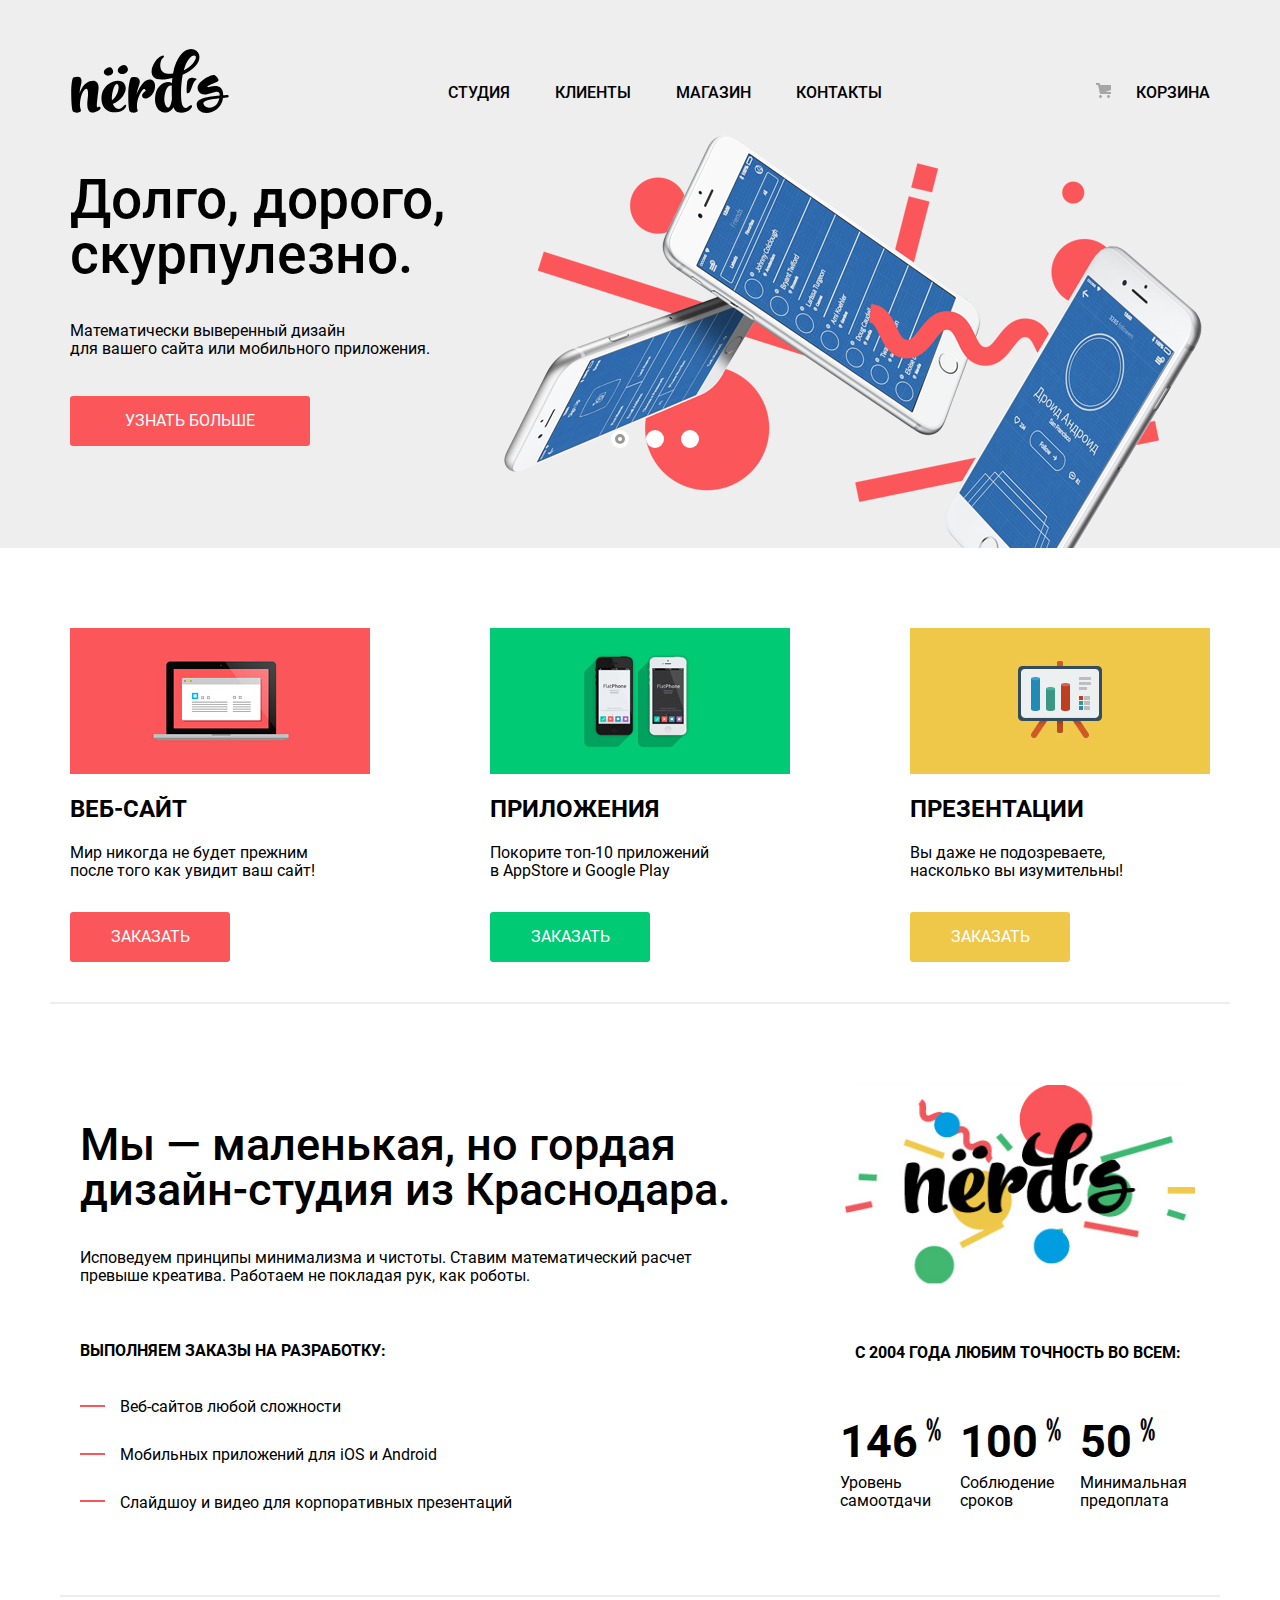
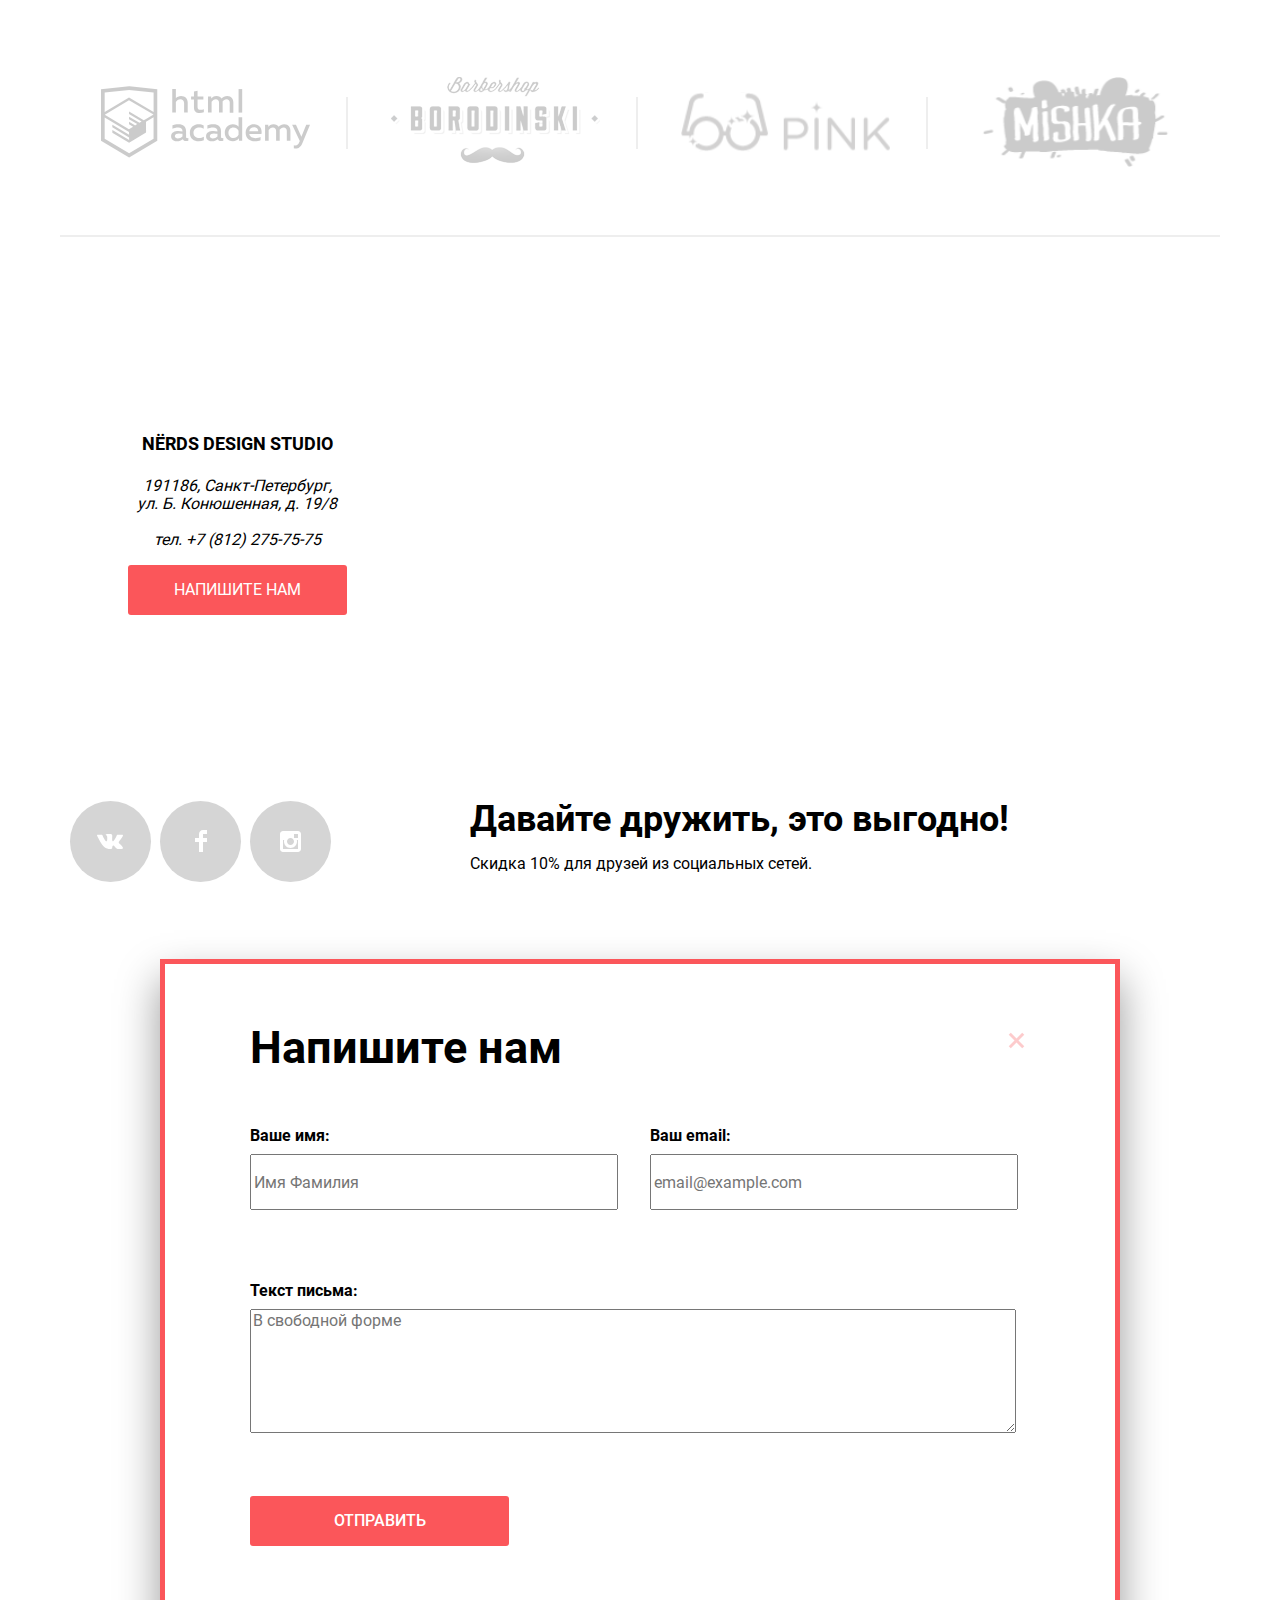
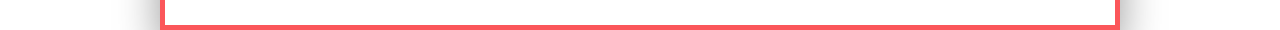
==== index.html @ 6a4a3fbb "Исправление ошибок." ====
<!DOCTYPE html>
<html class="page" lang="ru">

<head>
  <meta charset="utf-8">
  <title>HTML Academy: Нёрдс</title>
  <link rel="icon" href="favicon.ico">
  <link rel="icon" href="img/icon.svg" type="image/svg+xml">
  <link rel="apple-touch-icon" href="favicon/180.png">
  <link rel="manifest" href="manifest.webmanifest.js">
  <link rel="stylesheet" href="./css/normalize.css">
  <link rel="stylesheet" href="./css/style.css">
</head>

<body class="page-body">
  <div class="main-navigation-content">
    <header class="main-header">
      <a class="main-header-logo"><img src="img/nerds-logo.svg" height="65" width="160" alt="Логотип компании"></a>
      <nav class="main-navigation">
        <div class="line-navigation">
          <ul class="site-navigation">
            <li><a href="index.html" class="navigation-state" aria-label="Перейти на страницу студия">Студия</a></li>
            <li><a href="blank.html" class="navigation-state" aria-label="Перейти на страницу клиенты">Клиенты</a></li>
            <li><a href="catalog.html" class="navigation-state" aria-label="Перейти на страницу магазин">Магазин</a></li>
            <li><a href="blank.html" class="navigation-state" aria-label="Перейти на страницу контакты">Контакты</a></li>
          </ul>
        </div>
      </nav>
           <a href="blank.html" class="basket navigation-state"><img src="img/cart-icon.svg" height="15" width="15" alt="Рисунок корзины" calss="bascet-pik"> Корзина</a>
    </header>
  </div>
  <main class="container">
    <section class="block-slide">
      <h1>Дизайн-студия «Нёрдс»</h1>
      <ul class="slide-list">
        <li class="slide-item1 slide">
          <div class="slide-content1">
            <h3 class="text-slide">Долго, дорого,<br> скурпулезно.</h3>
            <p>Математически выверенный дизайн<br>
              для вашего сайта или мобильного приложения.</p>
            <a href="blank.html" class="button-slide" aria-label="Узнать больше о сайте, слайд первый">Узнать больше</a>
          </div>
            <a><img src="img/nerds-slide-1.png" height="431" width="760" alt="Слайд первый"></a>
        </li>
        <li class="slide-item2 slide slide-none">
          <div class="slide-content2">
            <h3 class="text-slide">Любим математику<br> как никто другой.</h3>
            <p>Никакого креатива, только математические формулы<br>
              для расчета идеальных пропорций</p>
            <a href="blank.html" class="button-slide" aria-label="Узнать больше о сайте, слайд второй">Узнать больше</a>
          </div>
            <a><img src="img/nerds-slide-2.png" height="431" width="760" alt="Слайд второй "></a>
        </li>
        <li class="slide-item3 slide slide-none">
          <div class="slide-content3">
            <h3 class="text-slide">Только ночь,<br>только хардкор.</h3>
            <p>Работать днем, как все? Мы против этого.<br>
              Ближе к полуночи работа только начинается.</p>
            <a href="blank.html" class="button-slide" aria-label="Узнать больше о сайте, слайд третий">Узнать больше</a>
          </div>
            <a><img src="img/nerds-slide-3.png" height="431" width="760" alt="Слайд третий"></a>
        </li>
      </ul>
      <div class="slide-sircle">
          <button class="sircle-current" type="button" aria-label="Переключатель первый слайд"></button>
          <button type="button" aria-label="Переключатель второй слайд"></button>
          <button type="button" aria-label="Переключатель третий слайд"></button>
      </div>
    </section>
    <section class="services">
      <ul class="services-list">
        <li class="services-item">
          <img src="img/illustration-red.jpg" height="146" width="300" alt="Рисунок компьютера" class="img-background">
          <h2 class="services-header">Веб-сайт</h2>
          <p>Мир никогда не будет прежним<br>после того как увидит ваш сайт!</p>
          <a href="blank.html" class="button-service button-service-red" aria-label="Заказать написание сайта">Заказать</a>
        </li>
        <li class="services-item">
          <img src="img/illustration-green.jpg" height="146" width="300" alt="Рисунок смартфонов" class="img-background">
          <h2 class="services-header"> Приложения</h2>
          <p>Покорите топ-10 приложений<br>в AppStore и Google Play</p>
          <a href="blank.html" class="button-service button-service-green" aria-label="Заказать написание приложения">Заказать</a>
        </li>
        <li class="services-item">
          <img src="img/illustration-orange.jpg" height="146" width="300" alt="Рисунок доски" class="img-background">
          <h2 class="services-header">Презентации</h2>
          <p>Вы даже не подозреваете,<br>насколько вы изумительны!</p>
          <a href="blank.html" class="button-service button-service-orange" aria-label="Заказать написание презентацию">Заказать</a>
        </li>
      </ul>
    </section>
    <section class="about">
      <div class="about-text">
        <h2>Мы — маленькая, но гордая<br>дизайн-студия из Краснодара.</h2>
        <p>Исповедуем принципы минимализма и чистоты. Ставим математический расчет<br>
          превыше креатива. Работаем не покладая рук, как роботы.</p><br>
        <h3 class="dev-order">Выполняем заказы на разработку:</h3>
        <ul class="about-list">
          <li class="about-item">Веб-сайтов любой сложности</li>
          <li class="about-item">Мобильных приложений для iOS и Android</li>
          <li class="about-item">Слайдшоу и видео для корпоративных презентаций</li>
        </ul>
      </div>
      <div class="about-image">
        <a><img src="img/nerds-illustration-1.png" height="208" width="360" alt="Картинка логотип" class="img-background"></a>
        <p class="progress-block">с 2004 года Любим точность во всем:</p>
        <div class="progress">
          <div class="progress-all">
            <span class="progress-percent">146<sup>&#65130;</sup></span><br>
            <span class="progress-text">Уровень<br> самоотдачи</span>
          </div>
          <div class="progress-all">
            <span class="progress-percent">100<sup>&#65130;</sup></span><br>
            <span class="progress-text">Соблюдение<br> сроков</span>
          </div>
          <div class="progress-all">
            <span class="progress-percent">50<sup>&#65130;</sup></span><br>
            <span class="progress-text">Минимальная<br> предоплата</span>
          </div>
        </div>
        </div>
    </section>
    <section class="all-logo">
      <ul class="logo-item">
        <li class="logo-list"><a href="htmlacademy.ru"><img src="img/logo-academy.svg" height="90" width="209"
              alt="Логотип академии"></a>
        </li>
        <li class="logo-list"><a href="http://barbershop-borodinski.webflow.io/"><img src="img/logo-barbershop.svg" height="90" width="209"
              alt="Логотип барбершопа"></a>
        </li>
        <li class="logo-list"><a href="https://hungryowl.github.io/pink/"><img src="img/logo-pink.svg" height="90" width="209"
              alt="Логотип пинк"></a>
        </li>
        <li class="logo-list logo-last"><a href="https://tyalomishka.herokuapp.com/"><img src="img/logo-mishka.svg" height="90" width="209"
              alt="Логотип мишка"></a>
        </li>
      </ul>
    </section>
  </main>
  <footer class="main-footer">
    <section class="page-footer">
      <div class="map">
        <!--<img src="img/map.jpg" width="100%" height="416" alt="Карта с маркером">     Карта статическая картинка-->
          <iframe src="https://www.google.com/maps/embed?pb=!1m18!1m12!1m3!1d1998.60362530031
              65!2d30.320858716173472!3d59.938719169054075!2m3!1f0!2f0!3f0!3m2!1i1024!2i768!4f13.
              1!3m3!1m2!1s0x4696310fca145cc1%3A0x42b32648d8238007!2z0JHQvtC70YzRiNCw0Y8g0JrQvtC90Y
              7RiNC10L3QvdCw0Y8g0YPQuy4sIDE5LzgsINCh0LDQvdC60YIt0J_QtdGC0LXRgNCx0YPRgNCzLCDQoNC-0Y
              HRgdC40Y8sIDE5MTE4Ng!5e0!3m2!1sru!2sua!4v1614531297760!5m2!1sru!2sua"
              width="100%" height="100%" style="border:0;" allowfullscreen="" loading="lazy" aria-label="Карта Google Map">
          </iframe>
        </iframe>
          <div class="window">
             <h3 class="page-footer-name">NЁRDS DESIGN STUDIO</h3>
                <address class="adres">
                  <p>191186, Санкт-Петербург,<br> ул. Б. Конюшенная, д. 19/8<br><br>
                    тел. <a href="tel:78122757575">+7 (812) 275-75-75</a></p>
                  <button type="submit" name="send-to-me" class="button-write">Напишите нам</button>
                </address>
          </div>
        <!--<img src="img/map-marker-1.png" height="190" width="231" alt="Маркер" class="marker">   Маркер -->
      </div>
    </section>
    <section class="network">
      <ul class="network-list">
        <li>
          <a class="social-button" href="https://vk.com/" aria-label="Открыть сайт Вконтакте">
              <svg width="27" height="15" viewBox="0 0 27 15" fill="none" xmlns="http://www.w3.org/2000/svg">
                <path d="M16.138 11.51C17.094 11.201 18.318 13.55 19.621 14.449C20.599 15.13 21.348 14.983 21.348
                14.983L24.821 14.933C24.821 14.933 26.636 14.821 25.778 13.379C25.707 13.259 25.275 12.31 23.193
                10.357C21.016 8.31404 21.311 8.64504 23.932 5.11304C25.529 2.96004 26.168 1.64504 25.968 1.08504C25.776
                0.546037 24.603 0.686037 24.603 0.686037L20.69 0.713037C20.309 0.714037 19.986 0.832037 19.839 1.22804C19.836
                 1.23204 19.218 2.89404 18.394 4.30704C16.653 7.29604 15.958 7.45504 15.67 7.26804C15.009 6.83504 15.176
                 5.53104 15.176 4.60404C15.176 1.70704 15.608 0.499037 14.33 0.187037C13.903 0.0830374 13.591 0.0150374
                 12.502 0.00503741C11.11 -0.0159626 9.92797 0.00503743 9.25797 0.334037C8.81297 0.557037 8.47197 1.04604
                 8.67897 1.07404C8.93897 1.10904 9.52197 1.23404 9.83397 1.66004C10.235 2.21204 10.223 3.44904 10.223
                 3.44904C10.223 3.44904 10.452 6.86004 9.68297 7.28304C9.15497 7.57304 8.43297 6.98104 6.87997 4.26704C6.08697
                  2.87904 5.48797 1.34504 5.48797 1.34504C5.48797 1.34504 5.37197 1.06004 5.16197 0.904037C4.91197 0.719037
                  4.56197 0.660037 4.56197 0.660037L0.84797 0.684037C0.84797 0.684037 0.28997 0.700037 0.0849697
                  0.946037C-0.0970303 1.16404 0.0699697 1.61404 0.0699697 1.61404C0.0699697 1.61404 2.97897 8.49504 6.27297
                  11.961C9.29297 15.143 12.725 14.932 12.725 14.932H14.28C14.28 14.932 14.749 14.878 14.989 14.62C15.213
                   14.38 15.203 13.929 15.203 13.929C15.203 13.929 15.172 11.82 16.138 11.51Z" fill="white"/>
              </svg>
          </a>
        </li>
        <li>
          <a class="social-button" href="https://facebook.com/" aria-label="Открыть сайт Фейсбук">
              <svg width="12" height="22" viewBox="0 0 12 22" fill="none" xmlns="http://www.w3.org/2000/svg">
                <path d="M12 4V0H8C5.79086 0 4 1.79086 4 4V8H0V12H4V22H8V12H12V8H8V4H12Z" fill="white"/>
              </svg>
          </a>
        </li>
        <li>
          <a class="social-button" href="https://instagram.com/" aria-label="Открыть сайт Инстаграм">
              <svg width="21" height="21" viewBox="0 0 21 21" fill="none" xmlns="http://www.w3.org/2000/svg">
                 <path fill-rule="evenodd" clip-rule="evenodd" d="M3 0H18C19.65 0 21 1.35 21 3V18C21 19.65 19.65
                 21 18 21H3C1.35 21 0 19.65 0 18V3C0 1.35 1.35 0 3 0ZM14 10.5C14 8.57 12.43 7 10.5 7C8.57 7 7 8.57
                  7 10.5C7 12.43 8.57 14 10.5 14C12.43 14 14 12.43 14 10.5ZM3 18V9H4.181C4.0626 9.49127 4.00186 9.99467
                   4 10.5C4 14.0899 6.91015 17 10.5 17C14.0899 17 17 14.0899 17 10.5C16.9986 9.99464 16.9379 9.49118
                   16.819 9H18V18H3ZM14 7H18V3H14V7Z" fill="white"/>
              </svg>
          </a>
        </li>
      </ul>
      <div class="discount">
        <h2 class="friend">Давайте дружить, это выгодно!</h2>
        <p class="friend-discount">Скидка 10% для друзей из социальных сетей.</p>
      </div>
    </section>
  </footer>
  <div class="popup">
    <form class="popup-list" method="POST">
      <h2 class="name-filter-popup" aria-label="Кнопка открытия формы напишите нам">Напишите нам</h2>
          <button type="button" class="close-cross" aria-label="Закрыть форму входа" aria-label="Кнопка закрытия формы напишите нам"></button>
            <div class="popup-item">
              <p><label for="login" class="text-form" aria-label="Введите Ваше имя">Ваше имя:<br></label>
                 <input type="text" name="login" id="login" class="login" placeholder="Имя Фамилия"></p>
              <p><label for="email" class="text-form" aria-label="Введите Ваш емейл">Ваш email:<br></label>
                 <input type="text" name="email"id="email" class="email" placeholder="email@example.com"></p>
              <p><label for="message" class="text-form" aria-label="Напишите текст письма">Текст письма:<br></label>
                 <textarea name="message" id="message" class="message" placeholder="В свободной форме"></textarea></p>
              <button type="submit" name="send" class="send" aria-label="Кнопка отправить">Отправить</button>
        </div>
    </form>
  </div>
</body>
</html>
---- css/style.css ----
@font-face  {
  font-family: roboto;
  src: local("font"),
        local("my font"),
        url("../fonts/roboto.woff2") format("woff2"),
        url("../fonts/roboto.woff") format("woff");
        font-weight: 400;
        font-size: normal;
}
@font-face  {
  font-family: roboto;
  src: local("font"),
        local("my font"),
        url("../fonts/robotobold.woff2") format("woff2"),
        url("../fonts/robotobold.woff") format("woff");
        font-weight: 700;
        font-size: normal;
}
@font-face  {
  font-family: roboto;
  src: local("font"),
        local("my font"),
        url("../fonts/robotomedium.woff2") format("woff2"),
        url("../fonts/robotomedium.woff") format("woff");
        font-weight: 500;
        font-size: normal;
}

/* Используемые цвета */
:root {
  --basic-black: #000000;
  --basic-white: #ffffff;
  --basic-super-silver: #EEEEEE;
  --basic-very-light-gray: #DFDFDF;
  --basic-very-light-gray-black: #D5D5D5;
  --basic-Light-grayish-blue: #d7dcde;
  --basic-soft-red: #FB565A;       /* Покой */
  --basic-bright-red: #E74246;     /* Наведение */
  --basic-moderate-red: #D7373B;   /* Нажатие */
  --basic-lime-green: #00CA74;     /* Покой */
  --basic-strong-cyann: #00BC6C;   /* Наведение */
  --basic-dark-cyan: #00AA62;      /* Нажатие */
  --basic-soft-yellow: #EFC849;    /* Покой */
  --basic-bright-orange: #EAB534;  /* Наведение */
  --basic-vivid-orange: #E5A722;   /* Нажатие */
  --basic-very-dark-grayish: #283136;
  --basic-Gray: #ababab;
  --basic-Light-gray: #cfcfcf;
  --basic-Very-dark-gray: #4d4d4d;
}

.page-body {
  padding: 0px;
  margin: 0px;
}

.services-list img {
  display: block;
}

.services-header {
  font-size: 24px;
  line-height: 30px;
  text-transform: uppercase;
  font-weight: bold;
}

.container {
  display: grid;
  grid-gap: 80px;

}

.main-header {
  background-color: var(--basic-super-silver);
}

.block-slide {
  background-color: var(--basic-super-silver);
  padding-left: 20px;
}

ul {
  list-style-type: none;
}

a {
  text-decoration: none;
  color: var(--basic-black);
}

.page {
  text-decoration: none;
  font-family: "Roboto";
  font-style: normal;
  color: var(--basic-black);
  min-height: 100%;
}

.main-navigation-catalog {
  background-color: var(--basic-super-silver);
  width: 100%;
  margin: 0 auto;
}

.title-catalog {
  text-align: center;
  font-weight: 500;
  font-size: 55px;
  line-height: 55px;
  padding: 75px 356px 108px 357px;
  margin: 0px;
}

.site-navigation li {
  padding-left: 35px;
}

.main-navigation-content {
  background-color: var(--basic-super-silver);
  padding-left: 20px;
}

.main-header {
  background-color: var(--basic-super-silver);
  display: grid;
  grid-template-columns: 160px 1fr min-content;
  width: 1160px;
  margin: 0 auto;
  padding-top: 48px;
}

.block-slide ul{
  padding: 0px;
  margin: 0px;
  height: 413px;
}

.slide-list {
  display: grid;
  grid-template-columns: 1fr;
}

.slide-item1 {
  display: grid;
  grid-template-columns: 1fr 1fr;
  justify-self: center;
  width: 1160px;
}

.slide-item2 {
  display: grid;
  grid-template-columns: 1fr 1fr;
  justify-self: center;
  width: 1160px;
}

.slide-item3 {
  display: grid;
  grid-template-columns: 1fr 1fr;
  justify-self: center;
  width: 1160px;
}

.slide-sircle {
  position: relative;
  margin: 0 auto;
  left: 5px;
  top: -100px;
  z-index: 20;
  display: flex;
  justify-content: space-between;
  width: 88px;
}

.slide-sircle button {
  padding: 0px;
  width: 18px;
  height: 18px;
  background-color: var(--basic-white);
  border-radius: 50%;
  border: none;
  cursor: pointer;
}

.sircle-current::after {
  content: "";
  position: absolute;
  width: 4px;
  height: 4px;
  left: 4px;
  top: 4px;
  border: 3px solid var(--basic-black);
  opacity: 0.4;
  border-radius: 50%;
}

.slide-none {
  display: none;
}

.services-list {
  display: grid;
  grid-template-columns: 1fr 1fr 1fr;
  grid-gap: 100px;
  border-bottom: 2px solid var(--basic-super-silver);
  width: 1160px;
  margin: 0px auto;
  padding: 0px;
  padding-bottom: 40px;
  justify-items: start;
  padding-left: 20px;
}

.about {
  display: grid;
  grid-template-columns: 1fr 1fr;
  border-bottom: 2px solid var(--basic-super-silver);
  width: 1160px;
  margin: 0px auto;
  padding: 0px;
  padding-bottom: 40px;
}

.about-text {
  display: grid;
  justify-self: start;
  grid-template-columns: max-content;
  padding: 0px 20px;
}

.about-image {
  display: grid;
  justify-self: end;
  padding-right: 20px;
}

.about-list {
  position: relative;
}

.about-item {
  padding-bottom: 24px;
}

.about-list>li::before {
  content: "";
  top: 10px;
  left: 0px;
  position: absolute;
  width: 25px;
  height: 2px;
  background-color: var(--basic-soft-red);

}
.about-list>li:nth-child(2)::before {
  content: "";
  top: 58px;
  left: 0px;
  position: absolute;
  width: 25px;
  height: 2px;
  background-color: var(--basic-soft-red);
}

.about-list>li:nth-child(3)::before {
  content: "";
  top: 105px;
  left: 0px;
  position: absolute;
  width: 25px;
  height: 2px;
  background-color: var(--basic-soft-red);
}

.progress {
  display: grid;
  grid-template-columns: 1fr 1fr 1fr;
  grid-template-rows: 1fr;
}

.progress-block {
  padding-left: 15px;
  margin: 0px;
}

.about-text p {
  margin: 0px;
}

.text-title {
  padding: 0px;
  margin: 0px;
}

.logo-item {
  display: grid;
  grid-template-columns: 1fr 1fr 1fr 1fr;
  width: 1160px;
  margin: 0px auto;
  padding: 0px;
  border-bottom: 2px solid var(--basic-super-silver);
  padding-bottom: 63px;
  justify-items: center;
  position: relative;
}

.logo-list {
  position: relative;
}

.logo-list::after {
  position: absolute;
  content: "";
  width: 2px;
  height: 52px;
  background-color: var(--basic-super-silver);
  left: 245px;
  top: 20px;
}

.logo-last::after {
  display: none;
}

.network {
  display: grid;
  grid-template-columns: min-content 1fr;
  width: 1160px;
  margin: 0px auto;
  padding: 0px;
  margin-top: 68px;
  margin-bottom: 68px;
  padding-left: 20px;
}

h2 {
  font-weight: 500;
  font-size: 45px;
  line-height: 45px;
}

h3 {
  font-weight: bold;
  font-size: 18px;
  line-height: 30px;
}

.text-slide {
  font-weight: 500;
  font-size: 55px;
  line-height: 55px;
}

.slide-list h3 {
  margin-bottom: 40px;
}

p, .about-list {
  font-size: 16px;
  line-height: 24px;
}

.dev-order, .progress-block {
  font-weight: bold;
  font-size: 16px;
  line-height: 24px;
  text-transform: uppercase;
}

.dev-order {
  padding-top: 20px;}

.progress-percent {
  font-weight: bold;
  font-size: 45px;
  line-height: 64px;
}

.progress-text, .adres {
  font-size: 16px;
  line-height: 18px;
}

.page-footer-name {
  font-weight: bold;
  font-size: 18px;
  line-height: 30px;
}

.site-navigation a, .basket {
  text-decoration: none;
  font-weight: 500;
  font-size: 16px;
  line-height: 30px;
  color: var(--basic-black);
  padding-right: 10px;
}

.basket-catalog {
  padding-right: 0px;
}

.navigation-state {
  color: var(--basic-black);
  font-weight: 500;
  font-size: 16px;
  line-height: 30px;
  text-transform: uppercase;
}

.navigation-state:hover {
  color: var(--basic-soft-red);

}
.navigation-state:active {
  color: var(--basic-black);
  opacity: 0.3;
}

.navigation-stateL:link {
  color: var(--basic-black);
  border-bottom: 2px solid var(--basic-soft-red);
  padding-bottom: 10px;
}

.block-slide>h1 {
  display: none;
}

.friend {
  font-weight: bold;
  font-size: 36px;
  line-height: 36px;
  padding: 0px;
  margin: 0px;
}

.friend-discount {
  font-size: 16px;
  line-height: 22px;
}

.button-slide {
  display: table-cell;
  width: 240px;
  height: 50px;
  color: var(--basic-white);
  background-color: var(--basic-soft-red);
  border-radius: 3px;
  text-decoration: none;
  text-transform: uppercase;
  text-align: center;
  vertical-align: middle;
  outline: none;
}

.slide-content1 p {
  padding-bottom: 38px;
  margin: 0px;
}

.button-slide:hover,
.send:hover {
  background-color: var(--basic-bright-red);
}

.button-slide:active,
.send:active {
  background-color: var(--basic-moderate-red);
  color: rgba(255,255,255,0.2);
}

.button-service {
  display: table-cell;
  width: 160px;
  height :50px;
  color: var(--basic-white);
  border-radius: 3px;
  text-decoration: none;
  text-transform: uppercase;
  text-align: center;
  vertical-align: middle;
}

.services-item p {
  margin-bottom: 32px;
}

.button-service-red {
  background-color: var(--basic-soft-red)
}

.button-service-red:hover {
  background-color: var(--basic-bright-red)

}
.button-service-red:active {
  background-color: var(--basic-moderate-red);
  color: rgba(255,255,255,0.2);

}
.button-service-green {
  background-color: var(--basic-lime-green)

}
.button-service-green:hover {
  background-color: var(--basic-strong-cyann)
}

.button-service-green:active {
  background-color: var(--basic-dark-cyan);
  color: rgba(255,255,255,0.2);
}

.button-service-orange {
  background-color: var(--basic-soft-yellow)
}

.button-service-orange:hover
{background-color: var(--basic-bright-orange)

}
.button-service-orange:active {
  background-color: var(--basic-vivid-orange);
  color: rgba(255,255,255,0.2);
}

.button-add {
  width: 200px;
  height: 50px;
  color: var(--basic-white);
  background-color: var(--basic-soft-red);
  border-radius: 3px;
  text-decoration: none;
  text-transform: uppercase;
  text-align: center;
  vertical-align: middle;
  border: none;
  outline: none;
}

.button-add:hover {
  background-color: var(--basic-bright-red);
}
.button-add:active {
  background-color: var(--basic-moderate-red);
}

.button-write {
  width: 219px;
  height: 50px;
  color: var(--basic-white);
  background-color: var(--basic-soft-red);
  border-radius: 3px;
  text-decoration: none;
  text-transform: uppercase;
  text-align: center;
  vertical-align: middle;
  border: none;
  font-size: 16px;
  line-height: 18px;
  outline: none;
  cursor: pointer;
}

.button-write:hover {
  background-color: var(--basic-bright-red);
}

.button-write:active {
  background-color: var(--basic-moderate-red);
}

.main-header-logo {
  opacity: 1;
}

.main-header-logo:hover {
  opacity: 0.7;
}

.main-header-logo:active {
  opacity: 0.3;
}

.logo-list a img {
  opacity: 0.2;
}

.logo-list a img:hover {
  opacity: 1;
}

.logo-list a img:active {
   opacity: 0.1;
}

li .page-number  {
  display: flex;
  width: 50px;
  height: 50px;
  box-sizing: border-box;
  margin-right:  11px;
  background-color: var(--basic-super-silver);
  align-items: center;
  padding-left: 20px;
  border-radius: 3px;
  font-weight: 500;
  font-size: 16px;
  line-height: 18px;
  text-transform: uppercase;
}

.text-form {
  font-weight: bold;
  font-size: 16px;
  line-height: 18px;
}

.popup-item input,
.popup-item textarea {
  margin-top: 9px;
}

li .page-next {
  width: 260px;
  height: 50px;
  padding-left: 80px;
}

li .page-number:hover {
  background-color: var(--basic-very-light-gray);
  border: var(--basic-very-light-gray);
  border-radius: 3px;
}

li .page-check:hover {
  padding-left: 21px;
}

li .page-number:active {
  background-color: var(--basic-very-light-gray-black);
  box-shadow: inset 0px 3px 0px rgba(0, 1, 1, 0.1);
  color: var(--basic-black);
}

li .page-check,
.page-number a:Link {
  background-color: 3px solid var(--basic-white);
  border: 3px solid  var(--basic-super-silver);
  padding-left: 18px;
}

.page-number-next a {
  width: 260px;
  height: 50px;
}

.name-catalog-item {
  font-weight: bold;
  font-size: 18px;
  line-height: 30px;
}

p {
  font-weight: normal;
  font-size: 16px;
  line-height: 18px;
}

span {
  font-weight: normal;
  font-size: 16px;
  line-height: 19px;
}

.sorting-item a {
  font-size: 14px;
  line-height: 18px;
}



.applу {
  width: 260px;
  height: 50px;
  background-color: var(--basic-super-silver);
  border: none;
  color: var(--basic-black);
  font-weight: bold;
  text-transform: uppercase;
  margin-top: 40px;
  border-radius: 3px;
  font-size: 16px;
  line-height: 18px;
  outline: none;
}

.applу:hover {
  background-color: var(--basic-very-light-gray);
}

.applу:active {
  background-color: var(--basic-very-light-gray-black);
  color: var(--basic-black);
  opacity: 0.5;
}

.line-navigation {
  height: 69px;
}
.main-catalog {
  width: 1158px;
  display: grid;
  grid-template-columns: 260px 757px;
  padding: 0px;
  margin: 0 auto;
  grid-gap: 142px;
}

.sorting {
  width: 100%;
  display: grid;
  grid-template-columns: 370px 389px;
  padding: 0px;
  margin: 0 auto;
  margin-top: 39px;
  margin-bottom: 40px;
}

.catalog-list {
  display: grid;
  grid-template-columns: 1fr 1fr;
  grid-column-gap: 41px;
  grid-row-gap: 30px;
  padding: 0px;
  margin-bottom: 39px;
}

.sorting-table ul {
  padding-left: 7px;
}

.name-catalog-item,
.name-filter {
  text-transform: uppercase;
  font-weight: bold;
  font-size: 18px;
  line-height: 30px;
}

.name-sorting {
  padding-top: 10px;
}

.catalog-item {
  display: block;
}

.site-navigation {
  display: flex;
  padding: 0px;
  margin: auto;
  width: 500px;
  height: 104px;
  padding-top: 30px;
}

.basket {
  display: flex;
  align-self: center;
  justify-content: space-between;
  padding-top: 20px;
  margin: 0px;
  flex-wrap: nowrap;
  padding-right: 20px;
}
.basket img {
  padding-right: 25px;
  padding-top: 5px;
}

.network-list {
  display: flex;
  padding: 0px;
}

.social-button {
  display: flex;
  flex-wrap: nowrap;
  justify-content: center;
  align-items: center;
  width: 81px;
  height: 81px;
  border-radius: 50%;
  background-color: var(--basic-very-light-gray-black);
}

.social-button:hover,
.social-button:hover {
  background-color: var(--basic-bright-red);
}

.social-button:focus path {
  fill: var(--basic-white);
  opacity: 0.3;
}

.network ul {
  display: flex;
  flex-wrap: nowrap;
  justify-content: space-between;
  width: 261px;
  margin: 0 auto;
  padding: 0;
  list-style: none;
}

.discount {
  margin-left: 139px;
}

.name-filter {
  padding-left: 0px;
  margin: 0px;
}

.filter-slider {
  font-weight: normal;
  font-size: 16px;
  line-height: 19px;
}

.sorting-list {
  display: flex;
  justify-content: space-between;
  margin-left: 35px;
  font-size: 14px;
  line-height: 18px;
}

.sorting-item {
  padding-right: 25px;
}

.page-counter {
  display: flex;
  padding: 0px;
  margin: 0px;
}

.page-number  li {
  margin: 0px;
}

                        /*Бегунок выбора цен*/
.filter-item {
  margin: 0;
  padding: 0;
  border: none;
  width: 260px;
  margin: 15px auto;
}

.range-filter {
  width: 260px;
  margin-top: 49px;
}

.filter-item legend {
  font-size: 18px;
  line-height: 24px;
  text-transform: uppercase;
  font-weight: 700;
}

.range-controls {
  position: relative;
  height: 41px;
  margin-bottom: 15px;
  padding-top: 39px;
  padding-right: 20px;
  padding-left: 20px;
  background-color:  var(--basic-very-light-gray);
  border-radius: 5px;
}

.range-controls .scale {
  height: 2px;
  background: var(--basic-Light-grayish-blue);
}

.range-controls .bar {
  width: 70%;
  height: 2px;
  background: var(--basic-lime-green);
}

.range-controls .toggle {
  position: absolute;
  top: 31px;
  left: 0;
  width: 4px;
  height: 4px;
  padding: 0;
  border: 8px solid var(--basic-white);
  background-color: var(--basic-Gray);
  border-radius: 50%;
  box-shadow: 0 2px 1px 0 var(--basic-Light-gray);
  cursor: pointer;
}

.range-controls .toggle-min {
  left: 18px;
}

.range-controls .toggle-max {
  left: 160px;
}

.price {
  margin-top: 55px;
}

.filter-grid {
  margin-top: 54px;
}

.filter-features {
  margin-top: 47px;
}

.price-controls {
  display: flex;
  justify-content: space-between;
}

.price-controls label {
  text-transform: uppercase;
  font-family: "Roboto", "Arial", sans-serif;
  font-size: 16px;
}

.price-controls input {
  width: 60px;
  padding: 10px;
  margin-left: 10px;
  text-align: center;
  color: #283136;
  border: none;
  border-radius: 5px;
  background: var(--basic-very-light-gray);
  font-family: inherit;
  font-size: inherit;
}
                        /*Фильтр Сетка и особенности*/
.filter-item {
  margin: 0;
  padding: 0;
  border: none;
  padding: 0px;
  margin: 0px;
}

.grid li {
  padding-top: 19px;
}
.features li{
  padding-top: 19px;
}
                       /*Фильтр Сетка*/

.filter-radio input {
  display: none;
}

.filter-option label {
  position: relative;
  line-height: 20px;

}

.filter-radio input + label::before {
  position: absolute;
  content: "";
  left: -35px;
  top: -5px;
  width: 21px;
  height: 21px;
  border: 4px solid var(--basic-Very-dark-gray);
  opacity: 0.4;
  border-radius: 50%;
}

.filter-radio input:checked + label::after {
  position: absolute;
  content: "";
  width: 9px;
  height: 9px;
  border-radius: 50%;
  background-color: var(--basic-Very-dark-gray);
  opacity: 0.4;
  z-index: 1;
  left: -25px;
  top: 5px;
}

.filter-radio input:checked + label:hover::after,
.filter-radio input + label:hover::before {
  opacity: 100%;
}
                       /*Фильтр Особенности*/
.features input {
  display: none;
}

.grid,
.features {
  margin: 0px;
}

.filter-checkbox {
  position: relative;
}

.filter-checkbox input + label::before {
  background-image: url(/img/checkbox-off.svg);
  background-repeat: no-repeat;
  position: absolute;
  content: "";
  width: 23px;
  height: 23px;
  top: 0px;
  left: -36px;
  opacity: 60%;
}

.filter-checkbox input:checked + label::before {
  background-image: url(/img/checkbox-on.svg);
  background-repeat: no-repeat;
  position: absolute;
  content: "";
  width: 25px;
  height: 23px;
  top: 0px;
  left: -36px;
  opacity: 60%;
}

.filter-checkbox input + label:hover::before,
.filter-checkbox input:checked + label:hover::before {
  opacity: 100%;
}
                       /*Макеты на продажу*/
.catalog-item img {
  border-top: 40px solid rgba(77, 77, 77, 0.1);
  border-radius: 5px;
}

.catalog-item {
  position: relative;
}

.catalog-item a::after {
  position: absolute;
  content: "";
  width: 14px;
  height: 14px;
  background-color: var(--basic-white);
  border-radius: 50%;
  top: 13px;
  left: 35px;
  box-shadow: 25px 0px 0px var(--basic-white), -25px 0px 0px var(--basic-white);
}

.catalog-item img:hover {
  border-top: 40px solid rgba(77, 77, 77, 1);
  box-shadow: 0px 6px 15px rgba(0, 1, 1, 0.25);
}

.catalog-item:hover .card {
  display: block;
}

.card {
  display: none;
  position: absolute;
  width: 358px;
  height: 231px;
  background-color: var(--basic-super-silver);
  text-align: center;
  top: 387px;
  left: 0px;
  content: "";
  border: none;
}
                       /*Сортировать Цена Тип Название*/
.sorting-item {
  text-transform: uppercase;
  color: var(--basic-black);
  opacity: 0.3;
}

.sorting-item:hover {
  color: var(--basic-black);
  opacity: 0.6;
}

.sorting-item:active {
  color: var(--basic-black);
}

          /*Пока нет механизма, прописанного скриптами, что б была без прозрачности*/
.sort-select {
  color: var(--basic-black);
  opacity: 1;
}

.sorting-pointer input {
  display: none;
}

.sorting-pointer label {
  position: relative;
  padding-left: 25px;
}

.sorting-pointer .down + label::before {
  background-image: url(/img/icon-down-dir.svg);
  background-repeat: no-repeat;
  position: absolute;
  content: "";
  width: 23px;
  height: 23px;
  top: 0px;
  left: 0px;
  opacity: 0.3;
}

.sorting-pointer .up + label::before {
  background-image: url(/img/icon-up-dir.svg);
  background-repeat: no-repeat;
  position: absolute;
  content: "";
  width: 23px;
  height: 23px;
  top: 0px;
  left: 5px;
  opacity: 0.3;
}

.sorting-pointer .down + label:hover::before,
.sorting-pointer .up + label:hover::before {
  opacity: 0.6;
}

.sorting-pointer .down + label:active::before,
.sorting-pointer .up + label:active::before {
  opacity: 1;
}

          /*Пока нет механизма, прописанного скриптами, что б была без прозрачности*/
.sorting-pointer .down + label::before {
  background-image: url(/img/icon-down-dir.svg);
  opacity: 0.6;
}


.name-catalog-item {
  color:var(--basic-black);
}

.name-catalog-item:hover {
  color:var(--basic-soft-red);
}

.name-catalog-item:active {
  color:var(--basic-black);
  opacity: 0.3;
}

.window {
  width: 310px;
  height: 268px;
  background-color: var(--basic-white);
  position: absolute;
  content: "";
  padding-top: 40px;
  text-align: center;
  margin: 0px;
  left: 50%;
  top: 50%;
  transform: translate(-180%, -50%);
}

                  /*Не используемый Маркер
.marker {
  height: 190px;
  width: 231;
  position: absolute;
  content: "";
  top: 87px;
  left: 1102px;
}*/

.page-footer {
  display: grid;
  grid-template-rows: 416px;
  grid-template-columns: 1fr;
  margin: 0 auto;
  margin-top: 80px;
  position: relative;
  content: "";
}
          /*Попап*/
.popup {
  width: 960px;
  height: 671px;
  background-color: var(--basic-white);
  outline: 5px solid var(--basic-soft-red);
  outline-offset: -5px;
  position: relative;
  content: "";
  box-shadow: 0px 20px 40px rgba(0, 0, 0, 0.4);
  left: 50%;
  top: 50%;
  transform: translate(-50%, 0%);
}

.popup-list {
  padding-top: 62px;
}

.popup-item {
  display: grid;
  grid-template-columns: 360px 360px;
  grid-gap: 40px;
  grid-template-rows: 1fr;
  margin-left: 90px;
}

.name-filter {
  font-weight: bold;
  font-size: 18px;
  line-height: 30px;
}

.message {
  height: 118px;
  width: 760px;
}

.login,
.email {
  width: 360px;
  height: 50px;
}

.send {
  width: 259px;
  height: 50px;
  background-color: var(--basic-soft-red);
  border-radius: 3px;
  border: none;
  margin-top: 230px;
  margin-left: -400px;
  font-weight: 500;
  font-size: 16px;
  line-height: 18px;
  color: var(--basic-white);
  text-transform: uppercase;
  outline: none;
  cursor: pointer;
}

.name-filter-popup {
  font-weight: bold;
  font-size: 45px;
  line-height: 53px;
  margin-left: 90px;
  margin-top: 0px;
}

.close-cross {
  position: absolute;
  cursor: pointer;
  content: "";
  left: 847px;
  top: 80px;
  color: var(--basic-soft-red);
  opacity: 0.3;
  border: 0;
  background-color: var(--basic-white);
  outline: none;
}

.close-cross::before,
.close-cross::after {
  content: "";
  position: absolute;
  left: 0px;
  top: 0px;
  width: 19px;
  height: 3px;
  background-color: var(--basic-soft-red);
}

.close-cross::before {
  transform: rotate(45deg);
}

.close-cross::after {
  transform: rotate(-45deg);
}

.close-cross:hover {
  color: var(--basic-soft-red);
  opacity: 1;
}

.close-cross:active {
  color: var(--basic-soft-red);
  opacity: 0.1;
}

.img-background {
  background-color: rgba(77, 77, 77, 0.1);
}
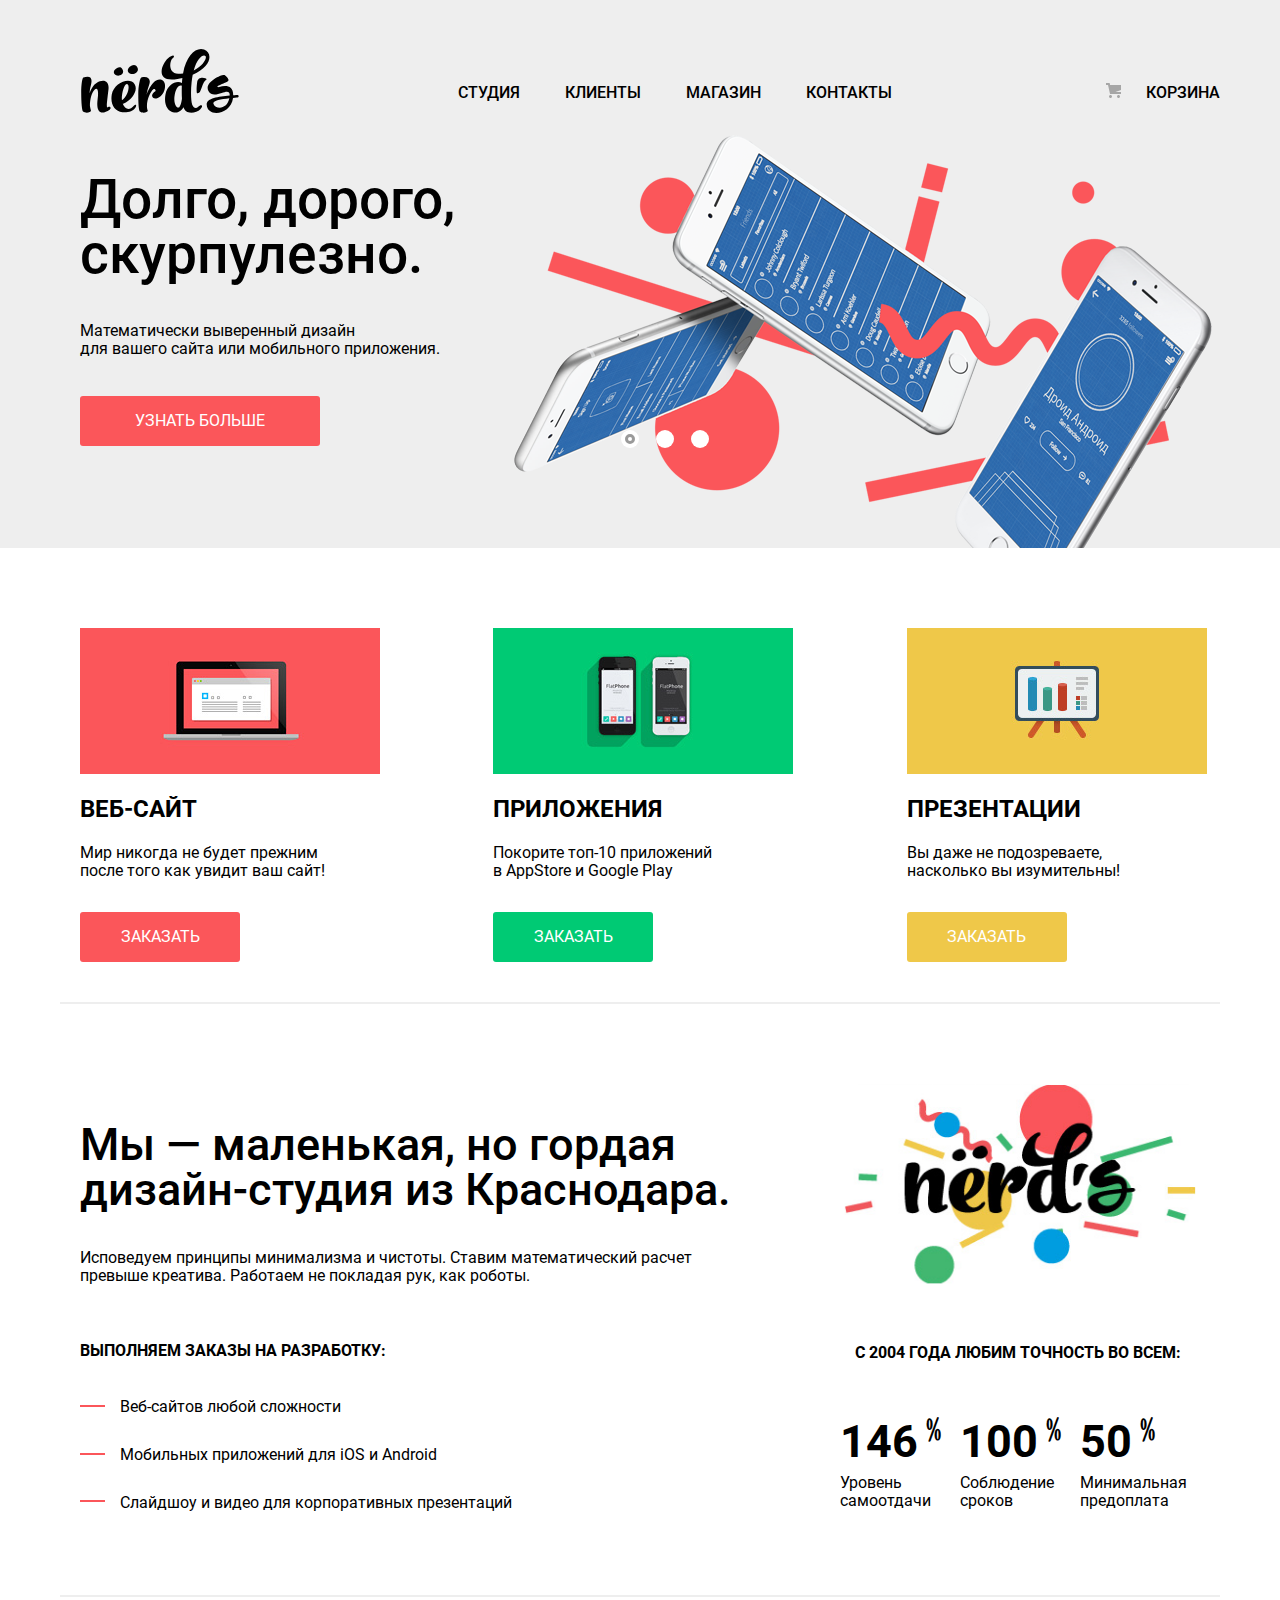
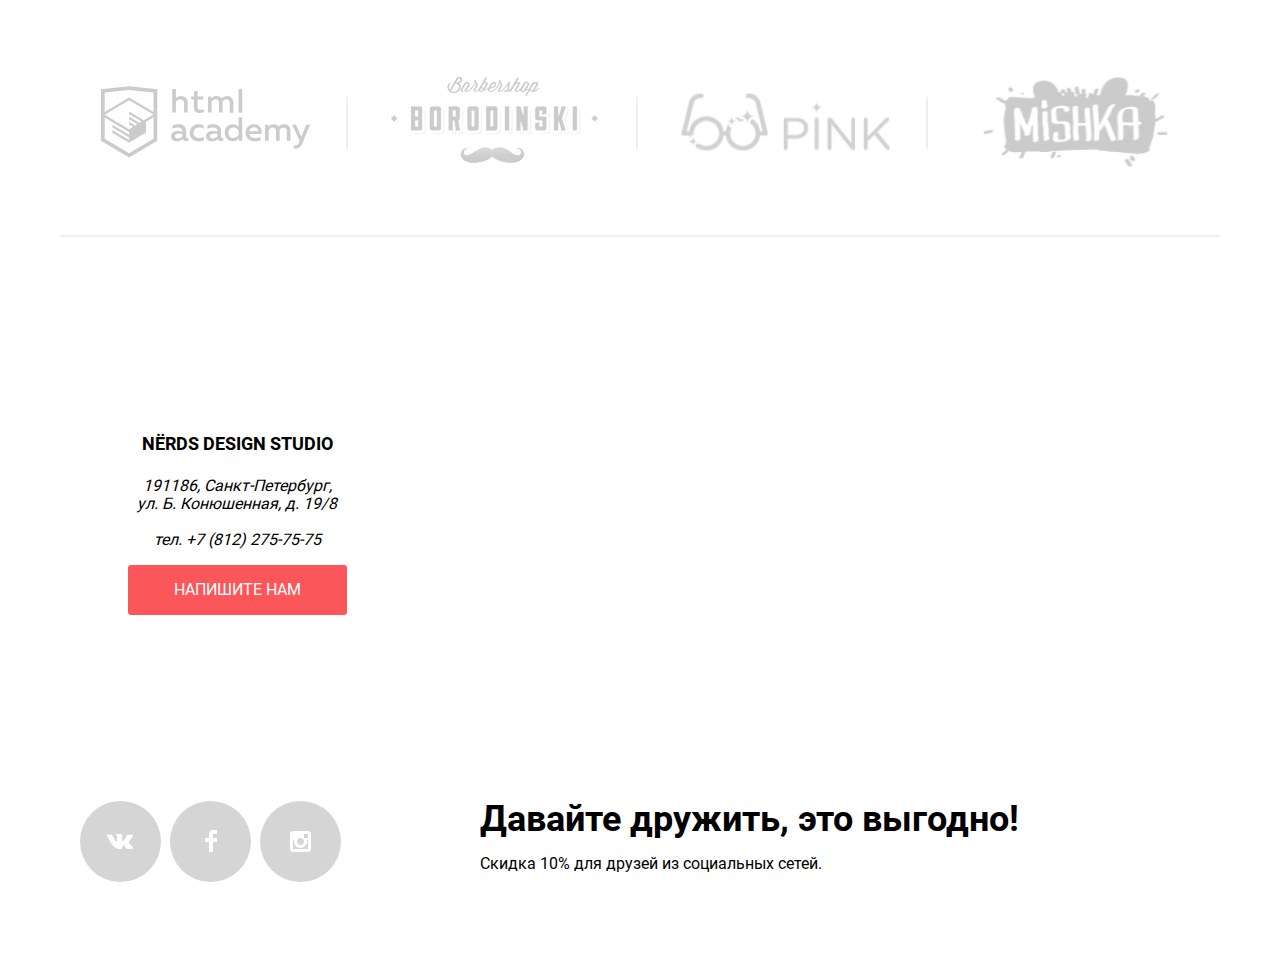
==== commit 86f8e88a: "Завершаем вёрстку главной и внутренней страниц (исправляю ошибки)" ====
--- a/index.html
+++ b/index.html
@@ -122,7 +122,7 @@
     </section>
     <section class="all-logo">
       <ul class="logo-item">
-        <li class="logo-list"><a href="htmlacademy.ru"><img src="img/logo-academy.svg" height="90" width="209"
+        <li class="logo-list"><a href="https://htmlacademy.ru/"><img src="img/logo-academy.svg" height="90" width="209"
               alt="Логотип академии"></a>
         </li>
         <li class="logo-list"><a href="http://barbershop-borodinski.webflow.io/"><img src="img/logo-barbershop.svg" height="90" width="209"
@@ -148,7 +148,6 @@
               HRgdC40Y8sIDE5MTE4Ng!5e0!3m2!1sru!2sua!4v1614531297760!5m2!1sru!2sua"
               width="100%" height="100%" style="border:0;" allowfullscreen="" loading="lazy" aria-label="Карта Google Map">
           </iframe>
-        </iframe>
           <div class="window">
              <h3 class="page-footer-name">NЁRDS DESIGN STUDIO</h3>
                 <address class="adres">
@@ -207,20 +206,21 @@
       </div>
     </section>
   </footer>
-  <div class="popup">
-    <form class="popup-list" method="POST">
-      <h2 class="name-filter-popup" aria-label="Кнопка открытия формы напишите нам">Напишите нам</h2>
-          <button type="button" class="close-cross" aria-label="Закрыть форму входа" aria-label="Кнопка закрытия формы напишите нам"></button>
+  <section class="modal-login">
+      <h2 class="login-link" aria-label="Кнопка открытия формы напишите нам">Напишите нам</h2>
+            <button type="button" class="modal-close" aria-label="Закрыть форму входа" aria-label="Кнопка закрытия формы напишите нам"></button>
+          <form class="login-form" method="POST">
             <div class="popup-item">
               <p><label for="login" class="text-form" aria-label="Введите Ваше имя">Ваше имя:<br></label>
-                 <input type="text" name="login" id="login" class="login" placeholder="Имя Фамилия"></p>
+                 <input type="text" name="login" id="login" class="login-icon-name" placeholder="Имя Фамилия"></p>
               <p><label for="email" class="text-form" aria-label="Введите Ваш емейл">Ваш email:<br></label>
-                 <input type="text" name="email"id="email" class="email" placeholder="email@example.com"></p>
+                 <input type="email" name="email"id="email" class="login-icon-email" placeholder="email@example.com" required></p>
               <p><label for="message" class="text-form" aria-label="Напишите текст письма">Текст письма:<br></label>
                  <textarea name="message" id="message" class="message" placeholder="В свободной форме"></textarea></p>
               <button type="submit" name="send" class="send" aria-label="Кнопка отправить">Отправить</button>
         </div>
     </form>
-  </div>
+  </section>
+    <script src="login.js"></script>
 </body>
 </html>
--- a/css/style.css
+++ b/css/style.css
@@ -51,7 +51,7 @@
 
 .page-body {
   padding: 0px;
-  margin: 0px;
+  margin: 0 auto;
 }
 
 .services-list img {
@@ -77,7 +77,7 @@
 
 .block-slide {
   background-color: var(--basic-super-silver);
-  padding-left: 20px;
+  padding-left: 40px;
 }
 
 ul {
@@ -95,6 +95,12 @@
   font-style: normal;
   color: var(--basic-black);
   min-height: 100%;
+  padding: 0px;
+  margin: 0 auto;
+}
+
+body {
+  background-color: var(--basic-white);
 }
 
 .main-navigation-catalog {
@@ -128,6 +134,11 @@
   width: 1160px;
   margin: 0 auto;
   padding-top: 48px;
+  padding-left: 20px;
+}
+
+.main-header-catalog {
+  padding-left: 40px;
 }
 
 .block-slide ul{
@@ -199,13 +210,18 @@
   display: none;
 }
 
+.services {
+  width: 1160px;
+  margin: 0 auto;
+}
+
 .services-list {
   display: grid;
   grid-template-columns: 1fr 1fr 1fr;
   grid-gap: 100px;
   border-bottom: 2px solid var(--basic-super-silver);
-  width: 1160px;
   margin: 0px auto;
+  padding-left: 20px;
   padding: 0px;
   padding-bottom: 40px;
   justify-items: start;
@@ -418,10 +434,14 @@
   opacity: 0.3;
 }
 
-.navigation-stateL:link {
-  color: var(--basic-black);
-  border-bottom: 2px solid var(--basic-soft-red);
-  padding-bottom: 10px;
+.site-navigation-curent::after {
+  position: absolute;
+  content: "";
+  width: 73px;
+  height: 2px;
+  top: 71px;
+  right: 160px;
+  background-color: var(--basic-soft-red);
 }
 
 .block-slide>h1 {
@@ -717,6 +737,7 @@
   padding: 0px;
   margin: 0 auto;
   grid-gap: 142px;
+  padding-left: 40px;
 }
 
 .sorting {
@@ -765,6 +786,7 @@
   width: 500px;
   height: 104px;
   padding-top: 30px;
+  position: relative;
 }
 
 .basket {
@@ -815,6 +837,7 @@
   margin: 0 auto;
   padding: 0;
   list-style: none;
+  padding-left: 10px;
 }
 
 .discount {
@@ -1025,7 +1048,7 @@
 }
 
 .filter-checkbox input + label::before {
-  background-image: url(/img/checkbox-off.svg);
+  background-image: url(../img/checkbox-off.svg);
   background-repeat: no-repeat;
   position: absolute;
   content: "";
@@ -1037,7 +1060,7 @@
 }
 
 .filter-checkbox input:checked + label::before {
-  background-image: url(/img/checkbox-on.svg);
+  background-image: url(../img/checkbox-on.svg);
   background-repeat: no-repeat;
   position: absolute;
   content: "";
@@ -1127,7 +1150,7 @@
 }
 
 .sorting-pointer .down + label::before {
-  background-image: url(/img/icon-down-dir.svg);
+  background-image: url(../img/icon-down-dir.svg);
   background-repeat: no-repeat;
   position: absolute;
   content: "";
@@ -1139,7 +1162,7 @@
 }
 
 .sorting-pointer .up + label::before {
-  background-image: url(/img/icon-up-dir.svg);
+  background-image: url(../img/icon-up-dir.svg);
   background-repeat: no-repeat;
   position: absolute;
   content: "";
@@ -1162,7 +1185,7 @@
 
           /*Пока нет механизма, прописанного скриптами, что б была без прозрачности*/
 .sorting-pointer .down + label::before {
-  background-image: url(/img/icon-down-dir.svg);
+  background-image: url(../img/icon-down-dir.svg);
   opacity: 0.6;
 }
 
@@ -1213,23 +1236,30 @@
   position: relative;
   content: "";
 }
+
+.img-background {
+  background-color: rgba(77, 77, 77, 0.1);
+}
+
+.page-blank {
+  padding: 0px;
+  margin: 0px auto;
+  text-align: center;
+}
+
           /*Попап*/
-.popup {
+
+
+.modal-login {
   width: 960px;
   height: 671px;
   background-color: var(--basic-white);
-  outline: 5px solid var(--basic-soft-red);
-  outline-offset: -5px;
-  position: relative;
-  content: "";
+  position: fixed;
   box-shadow: 0px 20px 40px rgba(0, 0, 0, 0.4);
-  left: 50%;
-  top: 50%;
-  transform: translate(-50%, 0%);
-}
-
-.popup-list {
-  padding-top: 62px;
+  left: 25%;
+  top: 10%;
+  margin: 0 auto;
+  display: none;
 }
 
 .popup-item {
@@ -1242,8 +1272,8 @@
 
 .name-filter {
   font-weight: bold;
-  font-size: 18px;
-  line-height: 30px;
+   font-size: 18px;
+   line-height: 30px;
 }
 
 .message {
@@ -1251,8 +1281,8 @@
   width: 760px;
 }
 
-.login,
-.email {
+.login-icon-name,
+.login-icon-email {
   width: 360px;
   height: 50px;
 }
@@ -1274,15 +1304,17 @@
   cursor: pointer;
 }
 
-.name-filter-popup {
+.login-link {
   font-weight: bold;
   font-size: 45px;
   line-height: 53px;
   margin-left: 90px;
   margin-top: 0px;
-}
-
-.close-cross {
+  padding-top: 50px;
+}
+
+
+.modal-close {
   position: absolute;
   cursor: pointer;
   content: "";
@@ -1295,8 +1327,8 @@
   outline: none;
 }
 
-.close-cross::before,
-.close-cross::after {
+.modal-close::before,
+.modal-close::after {
   content: "";
   position: absolute;
   left: 0px;
@@ -1306,24 +1338,71 @@
   background-color: var(--basic-soft-red);
 }
 
-.close-cross::before {
+.modal-close::before {
   transform: rotate(45deg);
 }
 
-.close-cross::after {
+.modal-close::after {
   transform: rotate(-45deg);
 }
 
-.close-cross:hover {
+.modal-close:hover {
   color: var(--basic-soft-red);
   opacity: 1;
 }
 
-.close-cross:active {
+.modal-close:active {
   color: var(--basic-soft-red);
   opacity: 0.1;
 }
 
-.img-background {
-  background-color: rgba(77, 77, 77, 0.1);
-}
+.modal-show {
+  display: block;
+  animation: bounce 0.6s;
+}
+
+.modal-error {
+  animation: shake 0.6s;
+}
+
+/* Animations */
+
+@keyframes bounce {
+  0% {
+    transform: translateY(-2000px);
+  }
+
+  70% {
+    transform: translateY(30px);
+  }
+
+  90% {
+    transform: translateY(-10px);
+  }
+
+  100% {
+    transform: translateY(0);
+  }
+}
+
+@keyframes shake {
+  0%,
+  100% {
+    transform: translateX(0);
+  }
+
+  10%,
+  30%,
+  50%,
+  70%,
+  90% {
+    transform: translateX(-10px);
+  }
+
+  20%,
+  40%,
+  60%,
+  80% {
+    transform: translateX(10px);
+  }
+}
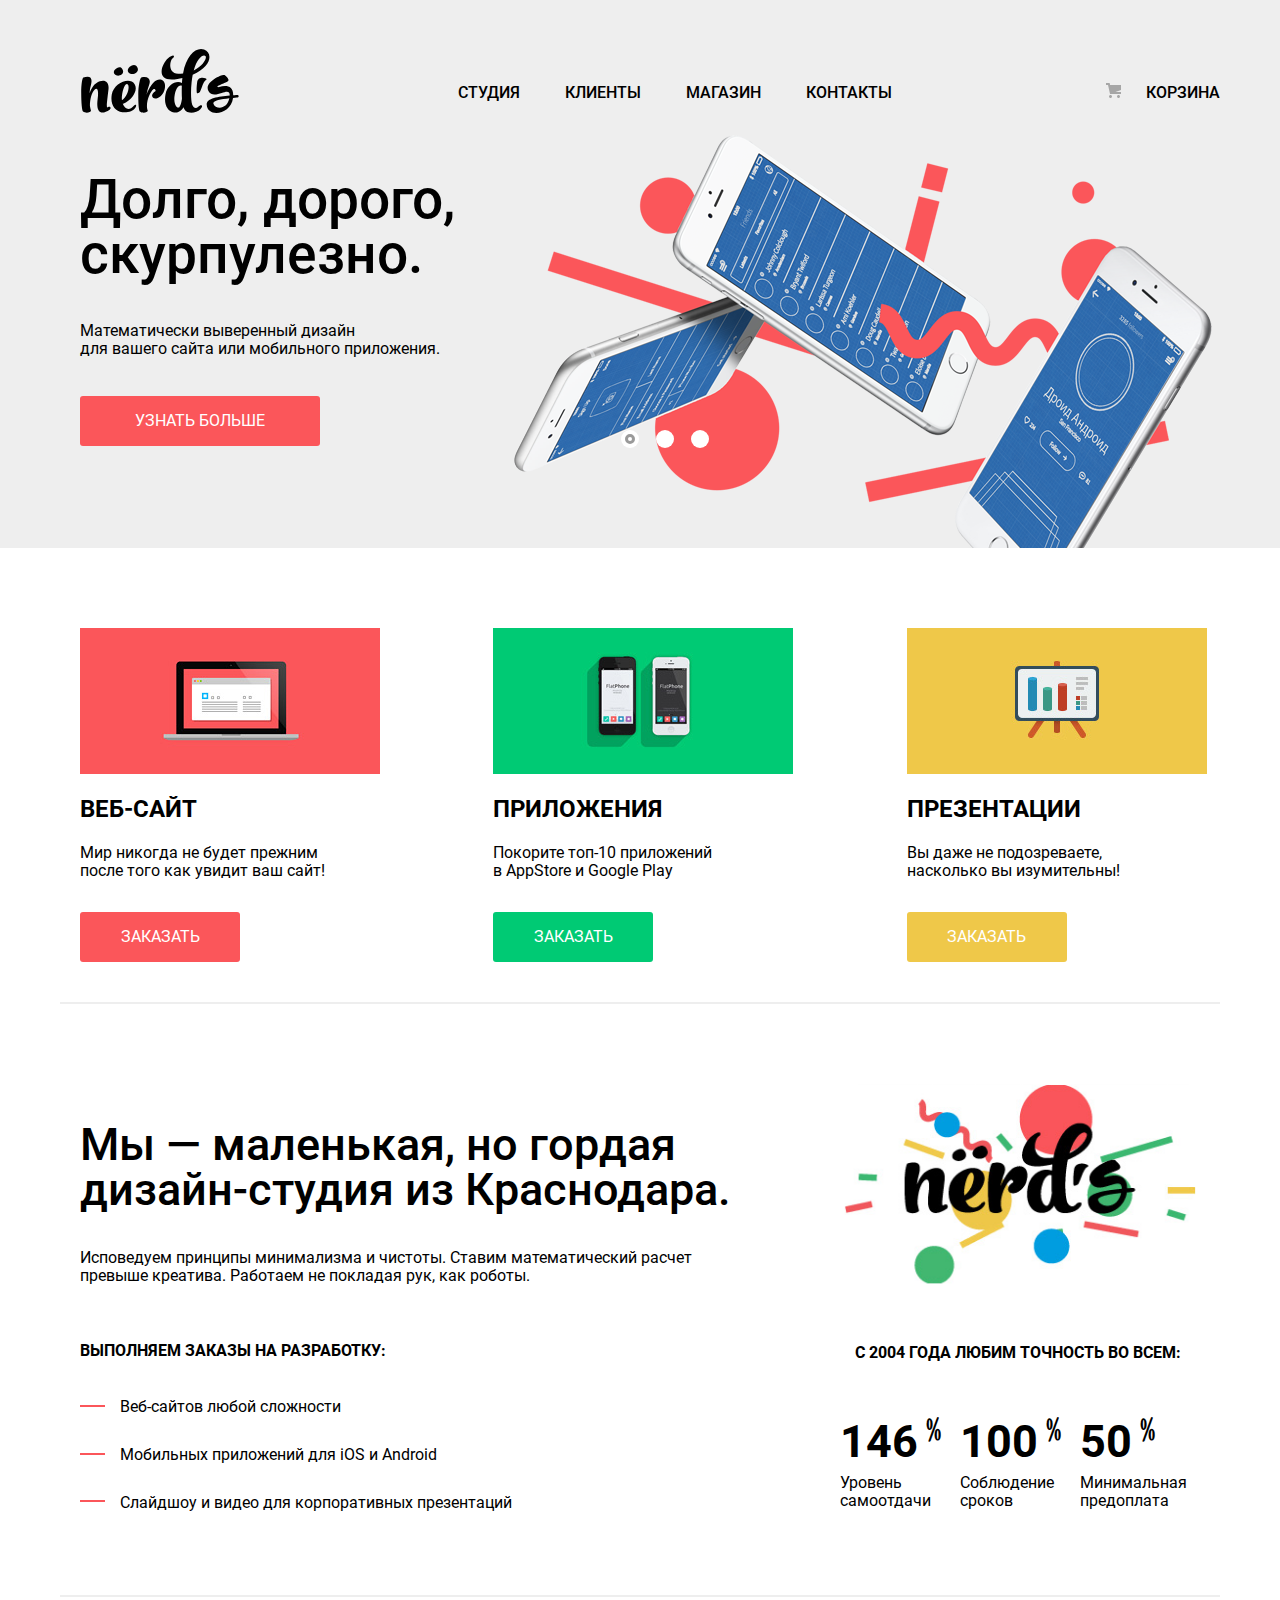
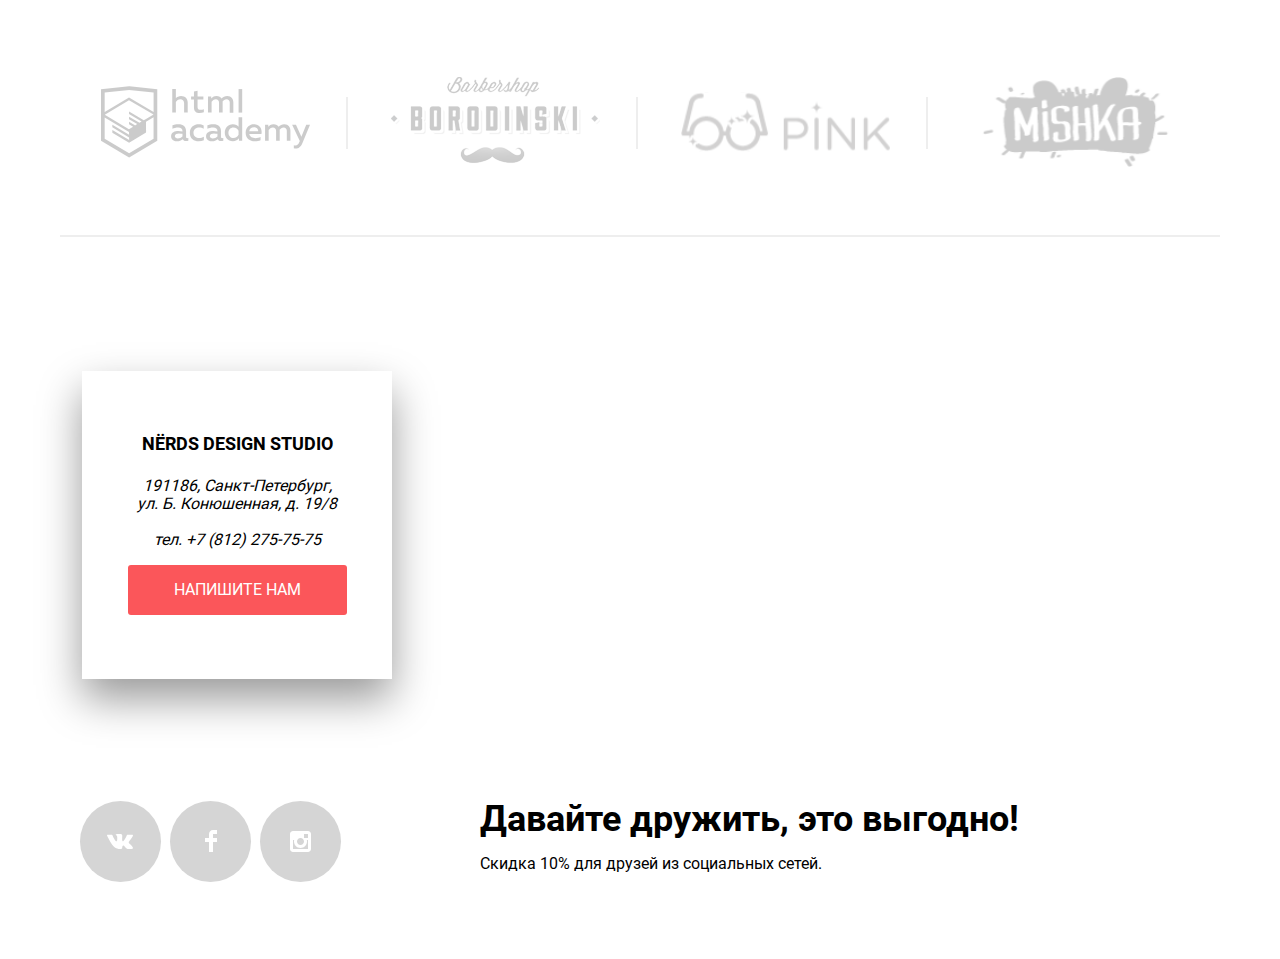
==== commit 28cf9f6b: "Исправление предпроверки" ====
--- a/index.html
+++ b/index.html
@@ -9,7 +9,9 @@
   <link rel="apple-touch-icon" href="favicon/180.png">
   <link rel="manifest" href="manifest.webmanifest.js">
   <link rel="stylesheet" href="./css/normalize.css">
+  <!--<link rel="stylesheet" href="./css/normalize.min.css">  Раскоментировать перед здачей-->
   <link rel="stylesheet" href="./css/style.css">
+  <!--<link rel="stylesheet" href="./css/style.min.css"> Раскоментировать перед здачей-->
 </head>
 
 <body class="page-body">
@@ -26,7 +28,7 @@
           </ul>
         </div>
       </nav>
-           <a href="blank.html" class="basket navigation-state"><img src="img/cart-icon.svg" height="15" width="15" alt="Рисунок корзины" calss="bascet-pik"> Корзина</a>
+           <a href="blank.html" class="basket navigation-state"><img src="img/cart-icon.svg" height="15" width="15" alt="Рисунок корзины" class="bascet-pik"> Корзина</a>
     </header>
   </div>
   <main class="container">
@@ -121,39 +123,35 @@
         </div>
     </section>
     <section class="all-logo">
-      <ul class="logo-item">
-        <li class="logo-list"><a href="https://htmlacademy.ru/"><img src="img/logo-academy.svg" height="90" width="209"
+      <h2 class="hiden">Логотипы наших товаров</h2>
+        <ul class="logo-item">
+         <li class="logo-list"><a href="https://htmlacademy.ru/"><img src="img/logo-academy.svg" height="90" width="209"
               alt="Логотип академии"></a>
-        </li>
-        <li class="logo-list"><a href="http://barbershop-borodinski.webflow.io/"><img src="img/logo-barbershop.svg" height="90" width="209"
+          </li>
+          <li class="logo-list"><a href="http://barbershop-borodinski.webflow.io/"><img src="img/logo-barbershop.svg" height="90" width="209"
               alt="Логотип барбершопа"></a>
-        </li>
-        <li class="logo-list"><a href="https://hungryowl.github.io/pink/"><img src="img/logo-pink.svg" height="90" width="209"
+          </li>
+          <li class="logo-list"><a href="https://hungryowl.github.io/pink/"><img src="img/logo-pink.svg" height="90" width="209"
               alt="Логотип пинк"></a>
-        </li>
-        <li class="logo-list logo-last"><a href="https://tyalomishka.herokuapp.com/"><img src="img/logo-mishka.svg" height="90" width="209"
+          </li>
+          <li class="logo-list logo-last"><a href="https://tyalomishka.herokuapp.com/"><img src="img/logo-mishka.svg" height="90" width="209"
               alt="Логотип мишка"></a>
-        </li>
-      </ul>
+          </li>
+        </ul>
     </section>
   </main>
   <footer class="main-footer">
     <section class="page-footer">
       <div class="map">
         <!--<img src="img/map.jpg" width="100%" height="416" alt="Карта с маркером">     Карта статическая картинка-->
-          <iframe src="https://www.google.com/maps/embed?pb=!1m18!1m12!1m3!1d1998.60362530031
-              65!2d30.320858716173472!3d59.938719169054075!2m3!1f0!2f0!3f0!3m2!1i1024!2i768!4f13.
-              1!3m3!1m2!1s0x4696310fca145cc1%3A0x42b32648d8238007!2z0JHQvtC70YzRiNCw0Y8g0JrQvtC90Y
-              7RiNC10L3QvdCw0Y8g0YPQuy4sIDE5LzgsINCh0LDQvdC60YIt0J_QtdGC0LXRgNCx0YPRgNCzLCDQoNC-0Y
-              HRgdC40Y8sIDE5MTE4Ng!5e0!3m2!1sru!2sua!4v1614531297760!5m2!1sru!2sua"
-              width="100%" height="100%" style="border:0;" allowfullscreen="" loading="lazy" aria-label="Карта Google Map">
+          <iframe src="https://www.google.com/maps/embed?pb=!1m18!1m12!1m3!1d1998.6036253003165!2d30.320858716173472!3d59.938719169054075!2m3!1f0!2f0!3f0!3m2!1i1024!2i768!4f13.1!3m3!1m2!1s0x4696310fca145cc1%3A0x42b32648d8238007!2z0JHQvtC70YzRiNCw0Y8g0JrQvtC90Y7RiNC10L3QvdCw0Y8g0YPQuy4sIDE5LzgsINCh0LDQvdC60YIt0J_QtdGC0LXRgNCx0YPRgNCzLCDQoNC-0YHRgdC40Y8sIDE5MTE4Ng!5e0!3m2!1sru!2sua!4v1614531297760!5m2!1sru!2sua" style="border:0;" allowfullscreen="" loading="lazy" aria-label="Карта Google Map">
           </iframe>
           <div class="window">
              <h3 class="page-footer-name">NЁRDS DESIGN STUDIO</h3>
                 <address class="adres">
                   <p>191186, Санкт-Петербург,<br> ул. Б. Конюшенная, д. 19/8<br><br>
                     тел. <a href="tel:78122757575">+7 (812) 275-75-75</a></p>
-                  <button type="submit" name="send-to-me" class="button-write">Напишите нам</button>
+                  <button type="submit" name="send-to-me" class="button-write" aria-label="Кнопка открытия формы напишите нам">Напишите нам</button>
                 </address>
           </div>
         <!--<img src="img/map-marker-1.png" height="190" width="231" alt="Маркер" class="marker">   Маркер -->
@@ -207,19 +205,19 @@
     </section>
   </footer>
   <section class="modal-login">
-      <h2 class="login-link" aria-label="Кнопка открытия формы напишите нам">Напишите нам</h2>
-            <button type="button" class="modal-close" aria-label="Закрыть форму входа" aria-label="Кнопка закрытия формы напишите нам"></button>
-          <form class="login-form" method="POST">
+      <h2 class="login-link">Напишите нам</h2>
+            <button type="button" class="modal-close" aria-label="Кнопка закрытия формы напишите нам"></button>
+         <form class="login-form" method="POST" action="https://echo.htmlacademy.ru">
             <div class="popup-item">
               <p><label for="login" class="text-form" aria-label="Введите Ваше имя">Ваше имя:<br></label>
-                 <input type="text" name="login" id="login" class="login-icon-name" placeholder="Имя Фамилия"></p>
+                 <input type="text" name="login" id="login" class="login-icon-name" placeholder="Имя Фамилия" required></p>
               <p><label for="email" class="text-form" aria-label="Введите Ваш емейл">Ваш email:<br></label>
-                 <input type="email" name="email"id="email" class="login-icon-email" placeholder="email@example.com" required></p>
+                 <input type="email" name="email" id="email" class="login-icon-email" placeholder="email@example.com" required></p>
               <p><label for="message" class="text-form" aria-label="Напишите текст письма">Текст письма:<br></label>
-                 <textarea name="message" id="message" class="message" placeholder="В свободной форме"></textarea></p>
+                 <textarea name="message" id="message" class="message" placeholder="В свободной форме" required></textarea></p>
               <button type="submit" name="send" class="send" aria-label="Кнопка отправить">Отправить</button>
-        </div>
-    </form>
+            </div>
+         </form>
   </section>
     <script src="login.js"></script>
 </body>
--- a/css/style.css
+++ b/css/style.css
@@ -7,6 +7,17 @@
         font-weight: 400;
         font-size: normal;
 }
+
+@font-face  {
+  font-family: roboto;
+  src: local("font"),
+        local("my font"),
+        url("../fonts/robotomedium.woff2") format("woff2"),
+        url("../fonts/robotomedium.woff") format("woff");
+        font-weight: 500;
+        font-size: normal;
+}
+
 @font-face  {
   font-family: roboto;
   src: local("font"),
@@ -16,15 +27,7 @@
         font-weight: 700;
         font-size: normal;
 }
-@font-face  {
-  font-family: roboto;
-  src: local("font"),
-        local("my font"),
-        url("../fonts/robotomedium.woff2") format("woff2"),
-        url("../fonts/robotomedium.woff") format("woff");
-        font-weight: 500;
-        font-size: normal;
-}
+
 
 /* Используемые цвета */
 :root {
@@ -630,6 +633,7 @@
   font-size: 16px;
   line-height: 18px;
   text-transform: uppercase;
+  margin-bottom: 10px;
 }
 
 .text-form {
@@ -781,6 +785,7 @@
 
 .site-navigation {
   display: flex;
+  flex-wrap: wrap;
   padding: 0px;
   margin: auto;
   width: 500px;
@@ -869,6 +874,7 @@
 
 .page-counter {
   display: flex;
+  flex-wrap: wrap;
   padding: 0px;
   margin: 0px;
 }
@@ -1215,6 +1221,11 @@
   left: 50%;
   top: 50%;
   transform: translate(-180%, -50%);
+  box-shadow: 0px 20px 40px rgba(0, 0, 0, 0.4);
+}
+
+.hiden {
+  display:none;
 }
 
                   /*Не используемый Маркер
@@ -1235,6 +1246,11 @@
   margin-top: 80px;
   position: relative;
   content: "";
+}
+
+iframe {
+  width: 100%;
+  height: 100%;
 }
 
 .img-background {
--- a/css/style.min.css
+++ b/css/style.min.css
@@ -0,0 +1 @@
+@font-face{font-family:roboto;src:local("font"),local("my font"),url(../fonts/roboto.woff2) format("woff2"),url(../fonts/roboto.woff) format("woff");font-weight:400;font-size:normal}@font-face{font-family:roboto;src:local("font"),local("my font"),url(../fonts/robotomedium.woff2) format("woff2"),url(../fonts/robotomedium.woff) format("woff");font-weight:500;font-size:normal}@font-face{font-family:roboto;src:local("font"),local("my font"),url(../fonts/robotobold.woff2) format("woff2"),url(../fonts/robotobold.woff) format("woff");font-weight:700;font-size:normal}:root{--basic-black:#000000;--basic-white:#ffffff;--basic-super-silver:#EEEEEE;--basic-very-light-gray:#DFDFDF;--basic-very-light-gray-black:#D5D5D5;--basic-Light-grayish-blue:#d7dcde;--basic-soft-red:#FB565A;--basic-bright-red:#E74246;--basic-moderate-red:#D7373B;--basic-lime-green:#00CA74;--basic-strong-cyann:#00BC6C;--basic-dark-cyan:#00AA62;--basic-soft-yellow:#EFC849;--basic-bright-orange:#EAB534;--basic-vivid-orange:#E5A722;--basic-very-dark-grayish:#283136;--basic-Gray:#ababab;--basic-Light-gray:#cfcfcf;--basic-Very-dark-gray:#4d4d4d}.page-body{padding:0;margin:0 auto}.services-list img{display:block}.services-header{font-size:24px;line-height:30px;text-transform:uppercase;font-weight:700}.container{display:grid;grid-gap:80px}.main-header{background-color:var(--basic-super-silver)}.block-slide{background-color:var(--basic-super-silver);padding-left:40px}ul{list-style-type:none}a{text-decoration:none;color:var(--basic-black)}.page{text-decoration:none;font-family:Roboto;font-style:normal;color:var(--basic-black);min-height:100%;padding:0;margin:0 auto}body{background-color:var(--basic-white)}.main-navigation-catalog{background-color:var(--basic-super-silver);width:100%;margin:0 auto}.title-catalog{text-align:center;font-weight:500;font-size:55px;line-height:55px;padding:75px 356px 108px 357px;margin:0}.site-navigation li{padding-left:35px}.main-navigation-content{background-color:var(--basic-super-silver);padding-left:20px}.main-header{background-color:var(--basic-super-silver);display:grid;grid-template-columns:160px 1fr min-content;width:1160px;margin:0 auto;padding-top:48px;padding-left:20px}.main-header-catalog{padding-left:40px}.block-slide ul{padding:0;margin:0;height:413px}.slide-list{display:grid;grid-template-columns:1fr}.slide-item1{display:grid;grid-template-columns:1fr 1fr;justify-self:center;width:1160px}.slide-item2{display:grid;grid-template-columns:1fr 1fr;justify-self:center;width:1160px}.slide-item3{display:grid;grid-template-columns:1fr 1fr;justify-self:center;width:1160px}.slide-sircle{position:relative;margin:0 auto;left:5px;top:-100px;z-index:20;display:flex;justify-content:space-between;width:88px}.slide-sircle button{padding:0;width:18px;height:18px;background-color:var(--basic-white);border-radius:50%;border:none;cursor:pointer}.sircle-current::after{content:"";position:absolute;width:4px;height:4px;left:4px;top:4px;border:3px solid var(--basic-black);opacity:.4;border-radius:50%}.slide-none{display:none}.services{width:1160px;margin:0 auto}.services-list{display:grid;grid-template-columns:1fr 1fr 1fr;grid-gap:100px;border-bottom:2px solid var(--basic-super-silver);margin:0 auto;padding-left:20px;padding:0;padding-bottom:40px;justify-items:start;padding-left:20px}.about{display:grid;grid-template-columns:1fr 1fr;border-bottom:2px solid var(--basic-super-silver);width:1160px;margin:0 auto;padding:0;padding-bottom:40px}.about-text{display:grid;justify-self:start;grid-template-columns:max-content;padding:0 20px}.about-image{display:grid;justify-self:end;padding-right:20px}.about-list{position:relative}.about-item{padding-bottom:24px}.about-list>li::before{content:"";top:10px;left:0;position:absolute;width:25px;height:2px;background-color:var(--basic-soft-red)}.about-list>li:nth-child(2)::before{content:"";top:58px;left:0;position:absolute;width:25px;height:2px;background-color:var(--basic-soft-red)}.about-list>li:nth-child(3)::before{content:"";top:105px;left:0;position:absolute;width:25px;height:2px;background-color:var(--basic-soft-red)}.progress{display:grid;grid-template-columns:1fr 1fr 1fr;grid-template-rows:1fr}.progress-block{padding-left:15px;margin:0}.about-text p{margin:0}.text-title{padding:0;margin:0}.logo-item{display:grid;grid-template-columns:1fr 1fr 1fr 1fr;width:1160px;margin:0 auto;padding:0;border-bottom:2px solid var(--basic-super-silver);padding-bottom:63px;justify-items:center;position:relative}.logo-list{position:relative}.logo-list::after{position:absolute;content:"";width:2px;height:52px;background-color:var(--basic-super-silver);left:245px;top:20px}.logo-last::after{display:none}.network{display:grid;grid-template-columns:min-content 1fr;width:1160px;margin:0 auto;padding:0;margin-top:68px;margin-bottom:68px;padding-left:20px}h2{font-weight:500;font-size:45px;line-height:45px}h3{font-weight:700;font-size:18px;line-height:30px}.text-slide{font-weight:500;font-size:55px;line-height:55px}.slide-list h3{margin-bottom:40px}.about-list,p{font-size:16px;line-height:24px}.dev-order,.progress-block{font-weight:700;font-size:16px;line-height:24px;text-transform:uppercase}.dev-order{padding-top:20px}.progress-percent{font-weight:700;font-size:45px;line-height:64px}.adres,.progress-text{font-size:16px;line-height:18px}.page-footer-name{font-weight:700;font-size:18px;line-height:30px}.basket,.site-navigation a{text-decoration:none;font-weight:500;font-size:16px;line-height:30px;color:var(--basic-black);padding-right:10px}.basket-catalog{padding-right:0}.navigation-state{color:var(--basic-black);font-weight:500;font-size:16px;line-height:30px;text-transform:uppercase}.navigation-state:hover{color:var(--basic-soft-red)}.navigation-state:active{color:var(--basic-black);opacity:.3}.site-navigation-curent::after{position:absolute;content:"";width:73px;height:2px;top:71px;right:160px;background-color:var(--basic-soft-red)}.block-slide>h1{display:none}.friend{font-weight:700;font-size:36px;line-height:36px;padding:0;margin:0}.friend-discount{font-size:16px;line-height:22px}.button-slide{display:table-cell;width:240px;height:50px;color:var(--basic-white);background-color:var(--basic-soft-red);border-radius:3px;text-decoration:none;text-transform:uppercase;text-align:center;vertical-align:middle;outline:0}.slide-content1 p{padding-bottom:38px;margin:0}.button-slide:hover,.send:hover{background-color:var(--basic-bright-red)}.button-slide:active,.send:active{background-color:var(--basic-moderate-red);color:rgba(255,255,255,.2)}.button-service{display:table-cell;width:160px;height:50px;color:var(--basic-white);border-radius:3px;text-decoration:none;text-transform:uppercase;text-align:center;vertical-align:middle}.services-item p{margin-bottom:32px}.button-service-red{background-color:var(--basic-soft-red)}.button-service-red:hover{background-color:var(--basic-bright-red)}.button-service-red:active{background-color:var(--basic-moderate-red);color:rgba(255,255,255,.2)}.button-service-green{background-color:var(--basic-lime-green)}.button-service-green:hover{background-color:var(--basic-strong-cyann)}.button-service-green:active{background-color:var(--basic-dark-cyan);color:rgba(255,255,255,.2)}.button-service-orange{background-color:var(--basic-soft-yellow)}.button-service-orange:hover{background-color:var(--basic-bright-orange)}.button-service-orange:active{background-color:var(--basic-vivid-orange);color:rgba(255,255,255,.2)}.button-add{width:200px;height:50px;color:var(--basic-white);background-color:var(--basic-soft-red);border-radius:3px;text-decoration:none;text-transform:uppercase;text-align:center;vertical-align:middle;border:none;outline:0}.button-add:hover{background-color:var(--basic-bright-red)}.button-add:active{background-color:var(--basic-moderate-red)}.button-write{width:219px;height:50px;color:var(--basic-white);background-color:var(--basic-soft-red);border-radius:3px;text-decoration:none;text-transform:uppercase;text-align:center;vertical-align:middle;border:none;font-size:16px;line-height:18px;outline:0;cursor:pointer}.button-write:hover{background-color:var(--basic-bright-red)}.button-write:active{background-color:var(--basic-moderate-red)}.main-header-logo{opacity:1}.main-header-logo:hover{opacity:.7}.main-header-logo:active{opacity:.3}.logo-list a img{opacity:.2}.logo-list a img:hover{opacity:1}.logo-list a img:active{opacity:.1}li .page-number{display:flex;width:50px;height:50px;box-sizing:border-box;margin-right:11px;background-color:var(--basic-super-silver);align-items:center;padding-left:20px;border-radius:3px;font-weight:500;font-size:16px;line-height:18px;text-transform:uppercase;margin-bottom:10px}.text-form{font-weight:700;font-size:16px;line-height:18px}.popup-item input,.popup-item textarea{margin-top:9px}li .page-next{width:260px;height:50px;padding-left:80px}li .page-number:hover{background-color:var(--basic-very-light-gray);border:var(--basic-very-light-gray);border-radius:3px}li .page-check:hover{padding-left:21px}li .page-number:active{background-color:var(--basic-very-light-gray-black);box-shadow:inset 0 3px 0 rgba(0,1,1,.1);color:var(--basic-black)}.page-number a:Link,li .page-check{background-color:3px solid var(--basic-white);border:3px solid var(--basic-super-silver);padding-left:18px}.page-number-next a{width:260px;height:50px}.name-catalog-item{font-weight:700;font-size:18px;line-height:30px}p{font-weight:400;font-size:16px;line-height:18px}span{font-weight:400;font-size:16px;line-height:19px}.sorting-item a{font-size:14px;line-height:18px}.applу{width:260px;height:50px;background-color:var(--basic-super-silver);border:none;color:var(--basic-black);font-weight:700;text-transform:uppercase;margin-top:40px;border-radius:3px;font-size:16px;line-height:18px;outline:0}.applу:hover{background-color:var(--basic-very-light-gray)}.applу:active{background-color:var(--basic-very-light-gray-black);color:var(--basic-black);opacity:.5}.line-navigation{height:69px}.main-catalog{width:1158px;display:grid;grid-template-columns:260px 757px;padding:0;margin:0 auto;grid-gap:142px;padding-left:40px}.sorting{width:100%;display:grid;grid-template-columns:370px 389px;padding:0;margin:0 auto;margin-top:39px;margin-bottom:40px}.catalog-list{display:grid;grid-template-columns:1fr 1fr;grid-column-gap:41px;grid-row-gap:30px;padding:0;margin-bottom:39px}.sorting-table ul{padding-left:7px}.name-catalog-item,.name-filter{text-transform:uppercase;font-weight:700;font-size:18px;line-height:30px}.name-sorting{padding-top:10px}.catalog-item{display:block}.site-navigation{display:flex;flex-wrap:wrap;padding:0;margin:auto;width:500px;height:104px;padding-top:30px;position:relative}.basket{display:flex;align-self:center;justify-content:space-between;padding-top:20px;margin:0;flex-wrap:nowrap;padding-right:20px}.basket img{padding-right:25px;padding-top:5px}.network-list{display:flex;padding:0}.social-button{display:flex;flex-wrap:nowrap;justify-content:center;align-items:center;width:81px;height:81px;border-radius:50%;background-color:var(--basic-very-light-gray-black)}.social-button:hover{background-color:var(--basic-bright-red)}.social-button:focus path{fill:var(--basic-white);opacity:.3}.network ul{display:flex;flex-wrap:nowrap;justify-content:space-between;width:261px;margin:0 auto;padding:0;list-style:none;padding-left:10px}.discount{margin-left:139px}.name-filter{padding-left:0;margin:0}.filter-slider{font-weight:400;font-size:16px;line-height:19px}.sorting-list{display:flex;justify-content:space-between;margin-left:35px;font-size:14px;line-height:18px}.sorting-item{padding-right:25px}.page-counter{display:flex;flex-wrap:wrap;padding:0;margin:0}.page-number li{margin:0}.filter-item{margin:0;padding:0;border:none;width:260px;margin:15px auto}.range-filter{width:260px;margin-top:49px}.filter-item legend{font-size:18px;line-height:24px;text-transform:uppercase;font-weight:700}.range-controls{position:relative;height:41px;margin-bottom:15px;padding-top:39px;padding-right:20px;padding-left:20px;background-color:var(--basic-very-light-gray);border-radius:5px}.range-controls .scale{height:2px;background:var(--basic-Light-grayish-blue)}.range-controls .bar{width:70%;height:2px;background:var(--basic-lime-green)}.range-controls .toggle{position:absolute;top:31px;left:0;width:4px;height:4px;padding:0;border:8px solid var(--basic-white);background-color:var(--basic-Gray);border-radius:50%;box-shadow:0 2px 1px 0 var(--basic-Light-gray);cursor:pointer}.range-controls .toggle-min{left:18px}.range-controls .toggle-max{left:160px}.price{margin-top:55px}.filter-grid{margin-top:54px}.filter-features{margin-top:47px}.price-controls{display:flex;justify-content:space-between}.price-controls label{text-transform:uppercase;font-family:Roboto,Arial,sans-serif;font-size:16px}.price-controls input{width:60px;padding:10px;margin-left:10px;text-align:center;color:#283136;border:none;border-radius:5px;background:var(--basic-very-light-gray);font-family:inherit;font-size:inherit}.filter-item{margin:0;padding:0;border:none;padding:0;margin:0}.grid li{padding-top:19px}.features li{padding-top:19px}.filter-radio input{display:none}.filter-option label{position:relative;line-height:20px}.filter-radio input+label::before{position:absolute;content:"";left:-35px;top:-5px;width:21px;height:21px;border:4px solid var(--basic-Very-dark-gray);opacity:.4;border-radius:50%}.filter-radio input:checked+label::after{position:absolute;content:"";width:9px;height:9px;border-radius:50%;background-color:var(--basic-Very-dark-gray);opacity:.4;z-index:1;left:-25px;top:5px}.filter-radio input+label:hover::before,.filter-radio input:checked+label:hover::after{opacity:100%}.features input{display:none}.features,.grid{margin:0}.filter-checkbox{position:relative}.filter-checkbox input+label::before{background-image:url(../img/checkbox-off.svg);background-repeat:no-repeat;position:absolute;content:"";width:23px;height:23px;top:0;left:-36px;opacity:60%}.filter-checkbox input:checked+label::before{background-image:url(../img/checkbox-on.svg);background-repeat:no-repeat;position:absolute;content:"";width:25px;height:23px;top:0;left:-36px;opacity:60%}.filter-checkbox input+label:hover::before,.filter-checkbox input:checked+label:hover::before{opacity:100%}.catalog-item img{border-top:40px solid rgba(77,77,77,.1);border-radius:5px}.catalog-item{position:relative}.catalog-item a::after{position:absolute;content:"";width:14px;height:14px;background-color:var(--basic-white);border-radius:50%;top:13px;left:35px;box-shadow:25px 0 0 var(--basic-white),-25px 0 0 var(--basic-white)}.catalog-item img:hover{border-top:40px solid rgba(77,77,77,1);box-shadow:0 6px 15px rgba(0,1,1,.25)}.catalog-item:hover .card{display:block}.card{display:none;position:absolute;width:358px;height:231px;background-color:var(--basic-super-silver);text-align:center;top:387px;left:0;content:"";border:none}.sorting-item{text-transform:uppercase;color:var(--basic-black);opacity:.3}.sorting-item:hover{color:var(--basic-black);opacity:.6}.sorting-item:active{color:var(--basic-black)}.sort-select{color:var(--basic-black);opacity:1}.sorting-pointer input{display:none}.sorting-pointer label{position:relative;padding-left:25px}.sorting-pointer .down+label::before{background-image:url(../img/icon-down-dir.svg);background-repeat:no-repeat;position:absolute;content:"";width:23px;height:23px;top:0;left:0;opacity:.3}.sorting-pointer .up+label::before{background-image:url(../img/icon-up-dir.svg);background-repeat:no-repeat;position:absolute;content:"";width:23px;height:23px;top:0;left:5px;opacity:.3}.sorting-pointer .down+label:hover::before,.sorting-pointer .up+label:hover::before{opacity:.6}.sorting-pointer .down+label:active::before,.sorting-pointer .up+label:active::before{opacity:1}.sorting-pointer .down+label::before{background-image:url(../img/icon-down-dir.svg);opacity:.6}.name-catalog-item{color:var(--basic-black)}.name-catalog-item:hover{color:var(--basic-soft-red)}.name-catalog-item:active{color:var(--basic-black);opacity:.3}.window{width:310px;height:268px;background-color:var(--basic-white);position:absolute;content:"";padding-top:40px;text-align:center;margin:0;left:50%;top:50%;transform:translate(-180%,-50%);box-shadow:0 20px 40px rgba(0,0,0,.4)}.hiden{display:none}.page-footer{display:grid;grid-template-rows:416px;grid-template-columns:1fr;margin:0 auto;margin-top:80px;position:relative;content:""}iframe{width:100%;height:100%}.img-background{background-color:rgba(77,77,77,.1)}.page-blank{padding:0;margin:0 auto;text-align:center}.modal-login{width:960px;height:671px;background-color:var(--basic-white);position:fixed;box-shadow:0 20px 40px rgba(0,0,0,.4);left:25%;top:10%;margin:0 auto;display:none}.popup-item{display:grid;grid-template-columns:360px 360px;grid-gap:40px;grid-template-rows:1fr;margin-left:90px}.name-filter{font-weight:700;font-size:18px;line-height:30px}.message{height:118px;width:760px}.login-icon-email,.login-icon-name{width:360px;height:50px}.send{width:259px;height:50px;background-color:var(--basic-soft-red);border-radius:3px;border:none;margin-top:230px;margin-left:-400px;font-weight:500;font-size:16px;line-height:18px;color:var(--basic-white);text-transform:uppercase;outline:0;cursor:pointer}.login-link{font-weight:700;font-size:45px;line-height:53px;margin-left:90px;margin-top:0;padding-top:50px}.modal-close{position:absolute;cursor:pointer;content:"";left:847px;top:80px;color:var(--basic-soft-red);opacity:.3;border:0;background-color:var(--basic-white);outline:0}.modal-close::after,.modal-close::before{content:"";position:absolute;left:0;top:0;width:19px;height:3px;background-color:var(--basic-soft-red)}.modal-close::before{transform:rotate(45deg)}.modal-close::after{transform:rotate(-45deg)}.modal-close:hover{color:var(--basic-soft-red);opacity:1}.modal-close:active{color:var(--basic-soft-red);opacity:.1}.modal-show{display:block;animation:bounce .6s}.modal-error{animation:shake .6s}@keyframes bounce{0%{transform:translateY(-2000px)}70%{transform:translateY(30px)}90%{transform:translateY(-10px)}100%{transform:translateY(0)}}@keyframes shake{0%,100%{transform:translateX(0)}10%,30%,50%,70%,90%{transform:translateX(-10px)}20%,40%,60%,80%{transform:translateX(10px)}}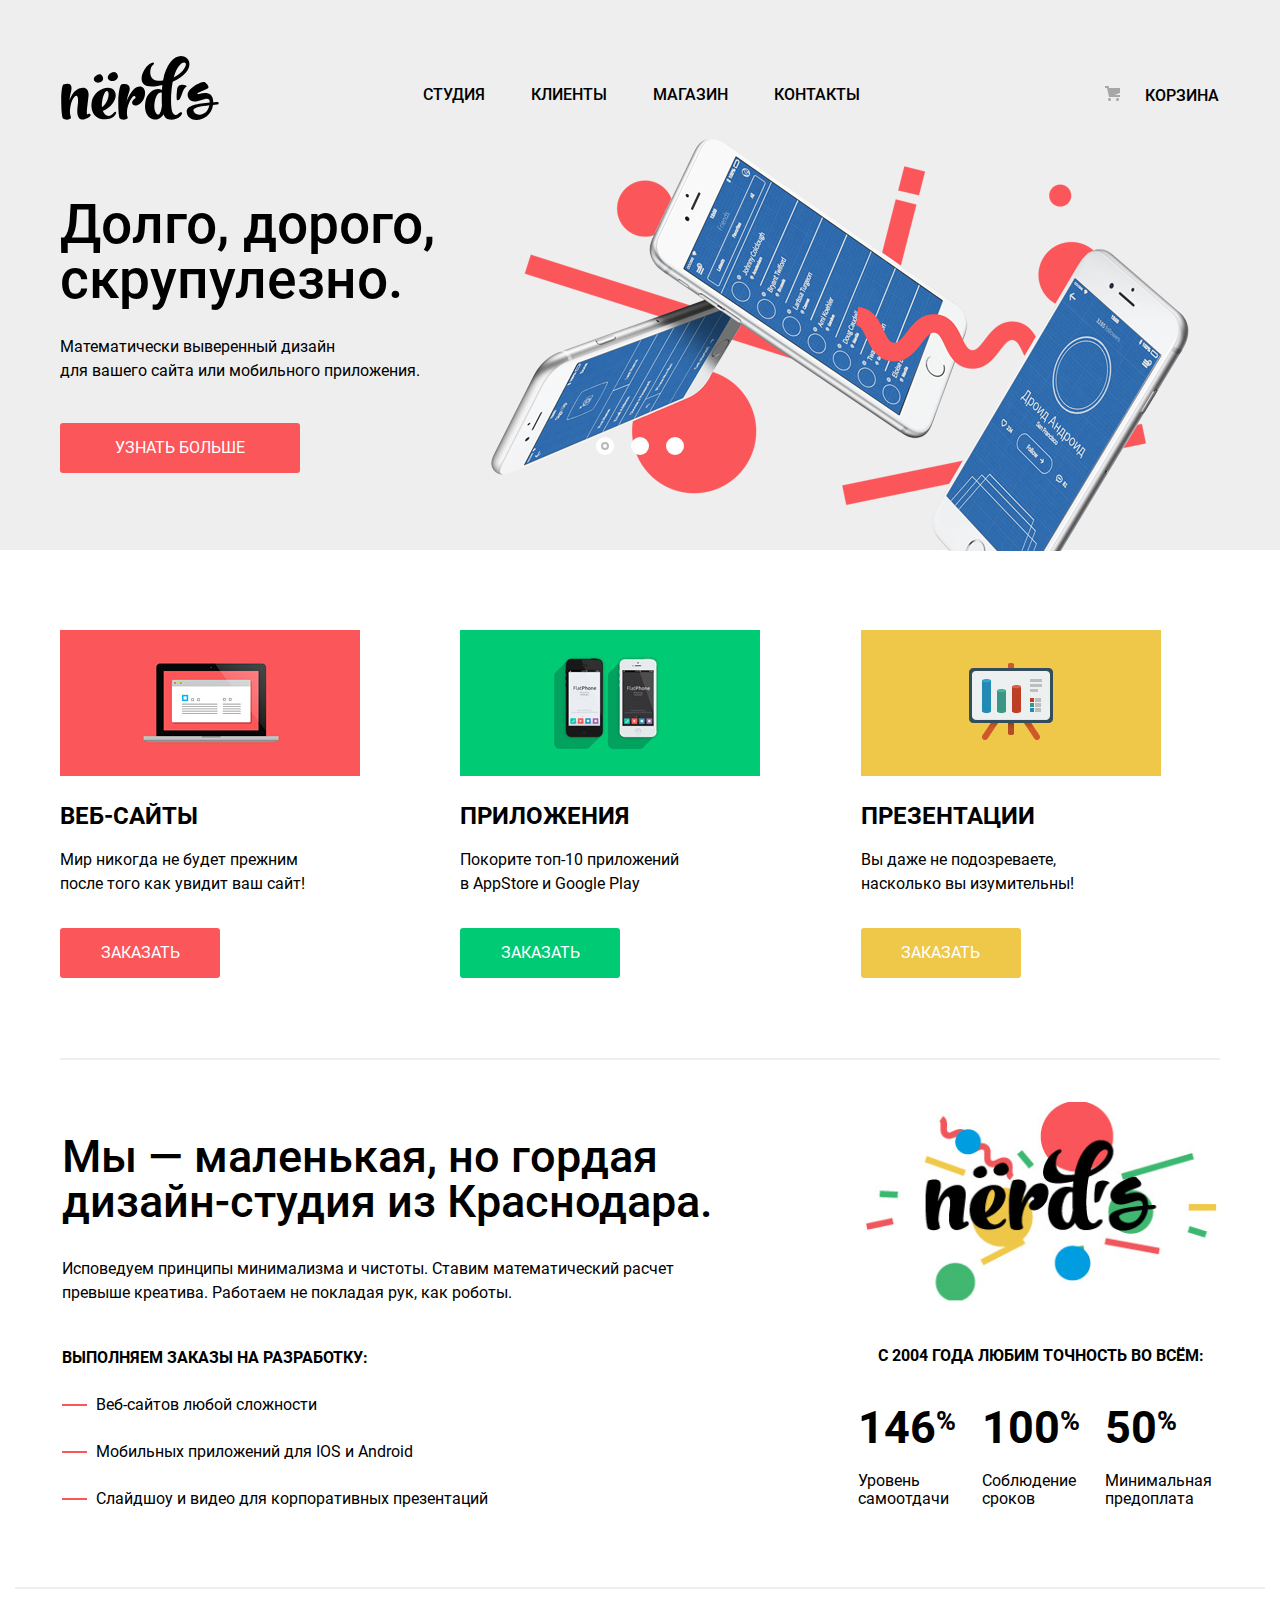
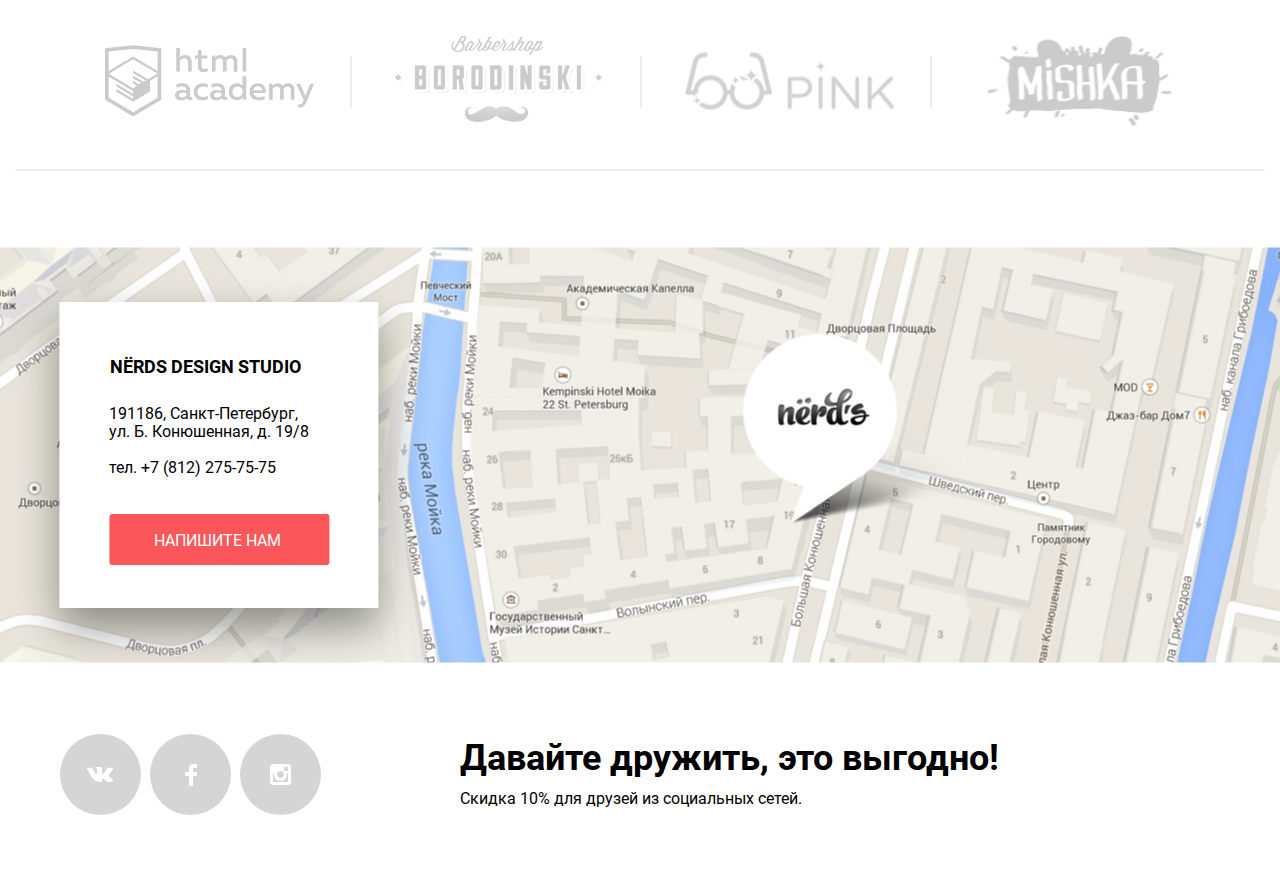
==== commit 3e328e16: "Защита личного проекта «Нёрдс» (вторая попытка)" ====
--- a/index.html
+++ b/index.html
@@ -1,18 +1,17 @@
 <!DOCTYPE html>
 <html class="page" lang="ru">
 
-<head>
-  <meta charset="utf-8">
-  <title>HTML Academy: Нёрдс</title>
-  <link rel="icon" href="favicon.ico">
-  <link rel="icon" href="img/icon.svg" type="image/svg+xml">
-  <link rel="apple-touch-icon" href="favicon/180.png">
-  <link rel="manifest" href="manifest.webmanifest.js">
-  <link rel="stylesheet" href="./css/normalize.css">
-  <!--<link rel="stylesheet" href="./css/normalize.min.css">  Раскоментировать перед здачей-->
-  <link rel="stylesheet" href="./css/style.css">
-  <!--<link rel="stylesheet" href="./css/style.min.css"> Раскоментировать перед здачей-->
-</head>
+  <head>
+    <meta charset="utf-8">
+    <title>HTML Academy: Нёрдс</title>
+    <link rel="icon" href="favicon.ico">
+    <link rel="icon" href="img/icon.svg" type="image/svg+xml">
+    <link rel="apple-touch-icon" href="favicon/180.png">
+    <link rel="manifest" href="manifest.webmanifest.js">
+    <link rel="stylesheet" href="./css/normalize.min.css">
+    <link rel="stylesheet" href="./css/style.min.css">
+    <link rel="stylesheet" href="./login.min.js">
+  </head>
 
 <body class="page-body">
   <div class="main-navigation-content">
@@ -23,12 +22,15 @@
           <ul class="site-navigation">
             <li><a href="index.html" class="navigation-state" aria-label="Перейти на страницу студия">Студия</a></li>
             <li><a href="blank.html" class="navigation-state" aria-label="Перейти на страницу клиенты">Клиенты</a></li>
-            <li><a href="catalog.html" class="navigation-state" aria-label="Перейти на страницу магазин">Магазин</a></li>
-            <li><a href="blank.html" class="navigation-state" aria-label="Перейти на страницу контакты">Контакты</a></li>
+            <li><a href="catalog.html" class="navigation-state" aria-label="Перейти на страницу магазин">Магазин</a>
+            </li>
+            <li><a href="blank.html" class="navigation-state" aria-label="Перейти на страницу контакты">Контакты</a>
+            </li>
           </ul>
         </div>
       </nav>
-           <a href="blank.html" class="basket navigation-state"><img src="img/cart-icon.svg" height="15" width="15" alt="Рисунок корзины" class="bascet-pik"> Корзина</a>
+      <a href="blank.html" class="basket navigation-state"><img src="img/cart-icon.svg" height="15" width="15"
+          alt="Рисунок корзины" class="bascet-pik"> Корзина</a>
     </header>
   </div>
   <main class="container">
@@ -37,132 +39,140 @@
       <ul class="slide-list">
         <li class="slide-item1 slide">
           <div class="slide-content1">
-            <h3 class="text-slide">Долго, дорого,<br> скурпулезно.</h3>
-            <p>Математически выверенный дизайн<br>
+            <h3 class="text-slide">Долго, дорого,<br> скрупулезно.</h3>
+            <p class="content-slide">Математически выверенный дизайн<br>
               для вашего сайта или мобильного приложения.</p>
             <a href="blank.html" class="button-slide" aria-label="Узнать больше о сайте, слайд первый">Узнать больше</a>
           </div>
-            <a><img src="img/nerds-slide-1.png" height="431" width="760" alt="Слайд первый"></a>
+          <a><img class="img-slide" src="img/nerds-slide-1.png" height="431" width="760" alt="Слайд первый"></a>
         </li>
         <li class="slide-item2 slide slide-none">
           <div class="slide-content2">
             <h3 class="text-slide">Любим математику<br> как никто другой.</h3>
-            <p>Никакого креатива, только математические формулы<br>
+            <p class="content-slide">Никакого креатива, только математические формулы<br>
               для расчета идеальных пропорций</p>
             <a href="blank.html" class="button-slide" aria-label="Узнать больше о сайте, слайд второй">Узнать больше</a>
           </div>
-            <a><img src="img/nerds-slide-2.png" height="431" width="760" alt="Слайд второй "></a>
+          <a><img src="img/nerds-slide-2.png" height="431" width="760" alt="Слайд второй "></a>
         </li>
         <li class="slide-item3 slide slide-none">
           <div class="slide-content3">
             <h3 class="text-slide">Только ночь,<br>только хардкор.</h3>
-            <p>Работать днем, как все? Мы против этого.<br>
+            <p class="content-slide">Работать днем, как все? Мы против этого.<br>
               Ближе к полуночи работа только начинается.</p>
             <a href="blank.html" class="button-slide" aria-label="Узнать больше о сайте, слайд третий">Узнать больше</a>
           </div>
-            <a><img src="img/nerds-slide-3.png" height="431" width="760" alt="Слайд третий"></a>
+          <a><img src="img/nerds-slide-3.png" height="431" width="760" alt="Слайд третий"></a>
         </li>
       </ul>
       <div class="slide-sircle">
-          <button class="sircle-current" type="button" aria-label="Переключатель первый слайд"></button>
-          <button type="button" aria-label="Переключатель второй слайд"></button>
-          <button type="button" aria-label="Переключатель третий слайд"></button>
+        <button class="sircle-current" type="button" aria-label="Переключатель первый слайд"></button>
+        <button type="button" aria-label="Переключатель второй слайд"></button>
+        <button type="button" aria-label="Переключатель третий слайд"></button>
       </div>
     </section>
     <section class="services">
       <ul class="services-list">
         <li class="services-item">
-          <img src="img/illustration-red.jpg" height="146" width="300" alt="Рисунок компьютера" class="img-background">
-          <h2 class="services-header">Веб-сайт</h2>
-          <p>Мир никогда не будет прежним<br>после того как увидит ваш сайт!</p>
-          <a href="blank.html" class="button-service button-service-red" aria-label="Заказать написание сайта">Заказать</a>
+          <img src="img/illustration-red.jpg" height="146" width="300" alt="Рисунок компьютера" class="img-background-left">
+          <h2 class="services-header servise-all">Веб-сайты</h2>
+          <p class="servicse-text">Мир никогда не будет прежним<br>после того как увидит ваш сайт!</p>
+          <a href="blank.html" class="button-service button-service-red"
+            aria-label="Заказать написание сайта">Заказать</a>
         </li>
         <li class="services-item">
-          <img src="img/illustration-green.jpg" height="146" width="300" alt="Рисунок смартфонов" class="img-background">
-          <h2 class="services-header"> Приложения</h2>
-          <p>Покорите топ-10 приложений<br>в AppStore и Google Play</p>
-          <a href="blank.html" class="button-service button-service-green" aria-label="Заказать написание приложения">Заказать</a>
+          <img src="img/illustration-green.jpg" height="146" width="300" alt="Рисунок смартфонов" class="img-background-middle">
+          <h2 class="services-header servise-all"> Приложения</h2>
+          <p class="servicse-text">Покорите топ-10 приложений<br>в AppStore и Google Play</p>
+          <a href="blank.html" class="button-service button-service-green"
+            aria-label="Заказать написание приложения">Заказать</a>
         </li>
         <li class="services-item">
-          <img src="img/illustration-orange.jpg" height="146" width="300" alt="Рисунок доски" class="img-background">
-          <h2 class="services-header">Презентации</h2>
-          <p>Вы даже не подозреваете,<br>насколько вы изумительны!</p>
-          <a href="blank.html" class="button-service button-service-orange" aria-label="Заказать написание презентацию">Заказать</a>
-        </li>
-      </ul>
-    </section>
-    <section class="about">
-      <div class="about-text">
+          <img src="img/illustration-orange.jpg" height="146" width="300" alt="Рисунок доски" class="img-background-right">
+          <h2 class="services-header servise-all">Презентации</h2>
+          <p class="servicse-text">Вы даже не подозреваете,<br>насколько вы изумительны!</p>
+          <a href="blank.html" class="button-service button-service-orange"
+            aria-label="Заказать написание презентацию">Заказать</a>
+        </li>
+      </ul>
+    </section>
+    <div class="features-colums">
+      <section class="features">
         <h2>Мы — маленькая, но гордая<br>дизайн-студия из Краснодара.</h2>
-        <p>Исповедуем принципы минимализма и чистоты. Ставим математический расчет<br>
-          превыше креатива. Работаем не покладая рук, как роботы.</p><br>
-        <h3 class="dev-order">Выполняем заказы на разработку:</h3>
-        <ul class="about-list">
-          <li class="about-item">Веб-сайтов любой сложности</li>
-          <li class="about-item">Мобильных приложений для iOS и Android</li>
-          <li class="about-item">Слайдшоу и видео для корпоративных презентаций</li>
+        <p class="features-text-left">Исповедуем принципы минимализма и чистоты. Ставим математический расчет<br> превыше креатива. Работаем не
+          покладая рук, как роботы.</p>
+        <h4>Выполняем заказы на разработку:</h4>
+        <ul class="features-list">
+          <li>Веб-сайтов любой сложности</li>
+          <li>Мобильных приложений для IOS и Android</li>
+          <li>Слайдшоу и видео для корпоративных презентаций</li>
         </ul>
-      </div>
-      <div class="about-image">
-        <a><img src="img/nerds-illustration-1.png" height="208" width="360" alt="Картинка логотип" class="img-background"></a>
-        <p class="progress-block">с 2004 года Любим точность во всем:</p>
-        <div class="progress">
-          <div class="progress-all">
-            <span class="progress-percent">146<sup>&#65130;</sup></span><br>
-            <span class="progress-text">Уровень<br> самоотдачи</span>
-          </div>
-          <div class="progress-all">
-            <span class="progress-percent">100<sup>&#65130;</sup></span><br>
-            <span class="progress-text">Соблюдение<br> сроков</span>
-          </div>
-          <div class="progress-all">
-            <span class="progress-percent">50<sup>&#65130;</sup></span><br>
-            <span class="progress-text">Минимальная<br> предоплата</span>
-          </div>
-        </div>
-        </div>
-    </section>
+      </section>
+      <section class="stats">
+        <img class="features-list-logo" src="img/nerds-illustration-1.png" width="360" height="208"
+          alt="картинка лого нёрдз">
+        <h4>С 2004 года любим точность во всём:</h4>
+        <table class="features-list-stats">
+          <tr class="features-stats">
+            <th>146<sup>%</sup></th>
+            <th>100<sup>%</sup></th>
+            <th>50<sup>%</sup></th>
+          </tr>
+          <tr>
+            <td>
+              Уровень самоотдачи
+            </td>
+            <td>
+              Соблюдение сроков
+            </td>
+            <td>
+              Минимальная предоплата
+            </td>
+          </tr>
+        </table>
+      </section>
+    </div>
     <section class="all-logo">
       <h2 class="hiden">Логотипы наших товаров</h2>
-        <ul class="logo-item">
-         <li class="logo-list"><a href="https://htmlacademy.ru/"><img src="img/logo-academy.svg" height="90" width="209"
+      <ul class="logo-item">
+        <li class="logo-list"><a href="https://htmlacademy.ru/"><img src="img/logo-academy.svg" height="90" width="209"
               alt="Логотип академии"></a>
-          </li>
-          <li class="logo-list"><a href="http://barbershop-borodinski.webflow.io/"><img src="img/logo-barbershop.svg" height="90" width="209"
-              alt="Логотип барбершопа"></a>
-          </li>
-          <li class="logo-list"><a href="https://hungryowl.github.io/pink/"><img src="img/logo-pink.svg" height="90" width="209"
-              alt="Логотип пинк"></a>
-          </li>
-          <li class="logo-list logo-last"><a href="https://tyalomishka.herokuapp.com/"><img src="img/logo-mishka.svg" height="90" width="209"
-              alt="Логотип мишка"></a>
-          </li>
-        </ul>
+        </li>
+        <li class="logo-list"><a href="http://barbershop-borodinski.webflow.io/"><img src="img/logo-barbershop.svg"
+              height="90" width="209" alt="Логотип барбершопа"></a>
+        </li>
+        <li class="logo-list"><a href="https://hungryowl.github.io/pink/"><img src="img/logo-pink.svg" height="90"
+              width="209" alt="Логотип пинк"></a>
+        </li>
+        <li class="logo-list logo-last"><a href="https://tyalomishka.herokuapp.com/"><img src="img/logo-mishka.svg"
+              height="90" width="209" alt="Логотип мишка"></a>
+        </li>
+      </ul>
     </section>
   </main>
   <footer class="main-footer">
     <section class="page-footer">
       <div class="map">
-        <!--<img src="img/map.jpg" width="100%" height="416" alt="Карта с маркером">     Карта статическая картинка-->
-          <iframe src="https://www.google.com/maps/embed?pb=!1m18!1m12!1m3!1d1998.6036253003165!2d30.320858716173472!3d59.938719169054075!2m3!1f0!2f0!3f0!3m2!1i1024!2i768!4f13.1!3m3!1m2!1s0x4696310fca145cc1%3A0x42b32648d8238007!2z0JHQvtC70YzRiNCw0Y8g0JrQvtC90Y7RiNC10L3QvdCw0Y8g0YPQuy4sIDE5LzgsINCh0LDQvdC60YIt0J_QtdGC0LXRgNCx0YPRgNCzLCDQoNC-0YHRgdC40Y8sIDE5MTE4Ng!5e0!3m2!1sru!2sua!4v1614531297760!5m2!1sru!2sua" style="border:0;" allowfullscreen="" loading="lazy" aria-label="Карта Google Map">
-          </iframe>
-          <div class="window">
-             <h3 class="page-footer-name">NЁRDS DESIGN STUDIO</h3>
-                <address class="adres">
-                  <p>191186, Санкт-Петербург,<br> ул. Б. Конюшенная, д. 19/8<br><br>
-                    тел. <a href="tel:78122757575">+7 (812) 275-75-75</a></p>
-                  <button type="submit" name="send-to-me" class="button-write" aria-label="Кнопка открытия формы напишите нам">Напишите нам</button>
-                </address>
-          </div>
-        <!--<img src="img/map-marker-1.png" height="190" width="231" alt="Маркер" class="marker">   Маркер -->
+        <iframe
+          src="https://www.google.com/maps/embed?pb=!1m18!1m12!1m3!1d1998.6036253003165!2d30.320858716173472!3d59.938719169054075!2m3!1f0!2f0!3f0!3m2!1i1024!2i768!4f13.1!3m3!1m2!1s0x4696310fca145cc1%3A0x42b32648d8238007!2z0JHQvtC70YzRiNCw0Y8g0JrQvtC90Y7RiNC10L3QvdCw0Y8g0YPQuy4sIDE5LzgsINCh0LDQvdC60YIt0J_QtdGC0LXRgNCx0YPRgNCzLCDQoNC-0YHRgdC40Y8sIDE5MTE4Ng!5e0!3m2!1sru!2sua!4v1614531297760!5m2!1sru!2sua"
+          style="border:0;" allowfullscreen="" loading="lazy" aria-label="Карта Google Map">
+        </iframe>
+        <div class="window">
+          <h3 class="page-footer-name">NЁRDS DESIGN STUDIO</h3>
+          <address class="adress">
+            <p class="adress-text">191186, Санкт-Петербург,<br> ул. Б. Конюшенная, д. 19/8<br><br>
+              тел. <a href="tel:78122757575">+7 (812) 275-75-75</a></p>
+            <a href="contact.html" class="button-write" aria-label="Кнопка открытия формы напишите нам">Напишите нам</a>
+          </address>
+        </div>
       </div>
     </section>
     <section class="network">
       <ul class="network-list">
         <li>
           <a class="social-button" href="https://vk.com/" aria-label="Открыть сайт Вконтакте">
-              <svg width="27" height="15" viewBox="0 0 27 15" fill="none" xmlns="http://www.w3.org/2000/svg">
-                <path d="M16.138 11.51C17.094 11.201 18.318 13.55 19.621 14.449C20.599 15.13 21.348 14.983 21.348
+            <svg width="27" height="15" viewBox="0 0 27 15" fill="none" xmlns="http://www.w3.org/2000/svg">
+              <path d="M16.138 11.51C17.094 11.201 18.318 13.55 19.621 14.449C20.599 15.13 21.348 14.983 21.348
                 14.983L24.821 14.933C24.821 14.933 26.636 14.821 25.778 13.379C25.707 13.259 25.275 12.31 23.193
                 10.357C21.016 8.31404 21.311 8.64504 23.932 5.11304C25.529 2.96004 26.168 1.64504 25.968 1.08504C25.776
                 0.546037 24.603 0.686037 24.603 0.686037L20.69 0.713037C20.309 0.714037 19.986 0.832037 19.839 1.22804C19.836
@@ -175,26 +185,26 @@
                   4.56197 0.660037 4.56197 0.660037L0.84797 0.684037C0.84797 0.684037 0.28997 0.700037 0.0849697
                   0.946037C-0.0970303 1.16404 0.0699697 1.61404 0.0699697 1.61404C0.0699697 1.61404 2.97897 8.49504 6.27297
                   11.961C9.29297 15.143 12.725 14.932 12.725 14.932H14.28C14.28 14.932 14.749 14.878 14.989 14.62C15.213
-                   14.38 15.203 13.929 15.203 13.929C15.203 13.929 15.172 11.82 16.138 11.51Z" fill="white"/>
-              </svg>
+                   14.38 15.203 13.929 15.203 13.929C15.203 13.929 15.172 11.82 16.138 11.51Z" fill="white" />
+            </svg>
           </a>
         </li>
         <li>
           <a class="social-button" href="https://facebook.com/" aria-label="Открыть сайт Фейсбук">
-              <svg width="12" height="22" viewBox="0 0 12 22" fill="none" xmlns="http://www.w3.org/2000/svg">
-                <path d="M12 4V0H8C5.79086 0 4 1.79086 4 4V8H0V12H4V22H8V12H12V8H8V4H12Z" fill="white"/>
-              </svg>
+            <svg width="12" height="22" viewBox="0 0 12 22" fill="none" xmlns="http://www.w3.org/2000/svg">
+              <path d="M12 4V0H8C5.79086 0 4 1.79086 4 4V8H0V12H4V22H8V12H12V8H8V4H12Z" fill="white" />
+            </svg>
           </a>
         </li>
         <li>
           <a class="social-button" href="https://instagram.com/" aria-label="Открыть сайт Инстаграм">
-              <svg width="21" height="21" viewBox="0 0 21 21" fill="none" xmlns="http://www.w3.org/2000/svg">
-                 <path fill-rule="evenodd" clip-rule="evenodd" d="M3 0H18C19.65 0 21 1.35 21 3V18C21 19.65 19.65
+            <svg width="21" height="21" viewBox="0 0 21 21" fill="none" xmlns="http://www.w3.org/2000/svg">
+              <path fill-rule="evenodd" clip-rule="evenodd" d="M3 0H18C19.65 0 21 1.35 21 3V18C21 19.65 19.65
                  21 18 21H3C1.35 21 0 19.65 0 18V3C0 1.35 1.35 0 3 0ZM14 10.5C14 8.57 12.43 7 10.5 7C8.57 7 7 8.57
                   7 10.5C7 12.43 8.57 14 10.5 14C12.43 14 14 12.43 14 10.5ZM3 18V9H4.181C4.0626 9.49127 4.00186 9.99467
                    4 10.5C4 14.0899 6.91015 17 10.5 17C14.0899 17 17 14.0899 17 10.5C16.9986 9.99464 16.9379 9.49118
-                   16.819 9H18V18H3ZM14 7H18V3H14V7Z" fill="white"/>
-              </svg>
+                   16.819 9H18V18H3ZM14 7H18V3H14V7Z" fill="white" />
+            </svg>
           </a>
         </li>
       </ul>
@@ -205,20 +215,24 @@
     </section>
   </footer>
   <section class="modal-login">
-      <h2 class="login-link">Напишите нам</h2>
-            <button type="button" class="modal-close" aria-label="Кнопка закрытия формы напишите нам"></button>
-         <form class="login-form" method="POST" action="https://echo.htmlacademy.ru">
-            <div class="popup-item">
-              <p><label for="login" class="text-form" aria-label="Введите Ваше имя">Ваше имя:<br></label>
-                 <input type="text" name="login" id="login" class="login-icon-name" placeholder="Имя Фамилия" required></p>
-              <p><label for="email" class="text-form" aria-label="Введите Ваш емейл">Ваш email:<br></label>
-                 <input type="email" name="email" id="email" class="login-icon-email" placeholder="email@example.com" required></p>
-              <p><label for="message" class="text-form" aria-label="Напишите текст письма">Текст письма:<br></label>
-                 <textarea name="message" id="message" class="message" placeholder="В свободной форме" required></textarea></p>
-              <button type="submit" name="send" class="send" aria-label="Кнопка отправить">Отправить</button>
-            </div>
-         </form>
+    <h2 class="login-link">Напишите нам</h2>
+    <button type="button" class="modal-close" aria-label="Кнопка закрытия формы напишите нам"></button>
+    <form class="login-form" method="POST" action="https://echo.htmlacademy.ru">
+      <div class="popup-item">
+        <p><label for="login" class="text-form" aria-label="Введите Ваше имя">Ваше имя:<br></label>
+          <input type="text" name="login" id="login" class="login-icon-name" placeholder="Имя Фамилия" required>
+        </p>
+        <p><label for="email" class="text-form" aria-label="Введите Ваш емейл">Ваш email:<br></label>
+          <input type="email" name="email" id="email" class="login-icon-email" placeholder="email@example.com" required>
+        </p>
+        <p><label for="message" class="text-form" aria-label="Напишите текст письма">Текст письма:<br></label>
+          <textarea name="message" id="message" class="message" placeholder="В свободной форме" required></textarea>
+        </p>
+        <button type="submit" name="send" class="send" aria-label="Кнопка отправить">Отправить</button>
+      </div>
+    </form>
   </section>
-    <script src="login.js"></script>
+  <script src="login.js"></script>
 </body>
+
 </html>
--- a/css/style.min.css
+++ b/css/style.min.css
@@ -1 +1 @@
-@font-face{font-family:roboto;src:local("font"),local("my font"),url(../fonts/roboto.woff2) format("woff2"),url(../fonts/roboto.woff) format("woff");font-weight:400;font-size:normal}@font-face{font-family:roboto;src:local("font"),local("my font"),url(../fonts/robotomedium.woff2) format("woff2"),url(../fonts/robotomedium.woff) format("woff");font-weight:500;font-size:normal}@font-face{font-family:roboto;src:local("font"),local("my font"),url(../fonts/robotobold.woff2) format("woff2"),url(../fonts/robotobold.woff) format("woff");font-weight:700;font-size:normal}:root{--basic-black:#000000;--basic-white:#ffffff;--basic-super-silver:#EEEEEE;--basic-very-light-gray:#DFDFDF;--basic-very-light-gray-black:#D5D5D5;--basic-Light-grayish-blue:#d7dcde;--basic-soft-red:#FB565A;--basic-bright-red:#E74246;--basic-moderate-red:#D7373B;--basic-lime-green:#00CA74;--basic-strong-cyann:#00BC6C;--basic-dark-cyan:#00AA62;--basic-soft-yellow:#EFC849;--basic-bright-orange:#EAB534;--basic-vivid-orange:#E5A722;--basic-very-dark-grayish:#283136;--basic-Gray:#ababab;--basic-Light-gray:#cfcfcf;--basic-Very-dark-gray:#4d4d4d}.page-body{padding:0;margin:0 auto}.services-list img{display:block}.services-header{font-size:24px;line-height:30px;text-transform:uppercase;font-weight:700}.container{display:grid;grid-gap:80px}.main-header{background-color:var(--basic-super-silver)}.block-slide{background-color:var(--basic-super-silver);padding-left:40px}ul{list-style-type:none}a{text-decoration:none;color:var(--basic-black)}.page{text-decoration:none;font-family:Roboto;font-style:normal;color:var(--basic-black);min-height:100%;padding:0;margin:0 auto}body{background-color:var(--basic-white)}.main-navigation-catalog{background-color:var(--basic-super-silver);width:100%;margin:0 auto}.title-catalog{text-align:center;font-weight:500;font-size:55px;line-height:55px;padding:75px 356px 108px 357px;margin:0}.site-navigation li{padding-left:35px}.main-navigation-content{background-color:var(--basic-super-silver);padding-left:20px}.main-header{background-color:var(--basic-super-silver);display:grid;grid-template-columns:160px 1fr min-content;width:1160px;margin:0 auto;padding-top:48px;padding-left:20px}.main-header-catalog{padding-left:40px}.block-slide ul{padding:0;margin:0;height:413px}.slide-list{display:grid;grid-template-columns:1fr}.slide-item1{display:grid;grid-template-columns:1fr 1fr;justify-self:center;width:1160px}.slide-item2{display:grid;grid-template-columns:1fr 1fr;justify-self:center;width:1160px}.slide-item3{display:grid;grid-template-columns:1fr 1fr;justify-self:center;width:1160px}.slide-sircle{position:relative;margin:0 auto;left:5px;top:-100px;z-index:20;display:flex;justify-content:space-between;width:88px}.slide-sircle button{padding:0;width:18px;height:18px;background-color:var(--basic-white);border-radius:50%;border:none;cursor:pointer}.sircle-current::after{content:"";position:absolute;width:4px;height:4px;left:4px;top:4px;border:3px solid var(--basic-black);opacity:.4;border-radius:50%}.slide-none{display:none}.services{width:1160px;margin:0 auto}.services-list{display:grid;grid-template-columns:1fr 1fr 1fr;grid-gap:100px;border-bottom:2px solid var(--basic-super-silver);margin:0 auto;padding-left:20px;padding:0;padding-bottom:40px;justify-items:start;padding-left:20px}.about{display:grid;grid-template-columns:1fr 1fr;border-bottom:2px solid var(--basic-super-silver);width:1160px;margin:0 auto;padding:0;padding-bottom:40px}.about-text{display:grid;justify-self:start;grid-template-columns:max-content;padding:0 20px}.about-image{display:grid;justify-self:end;padding-right:20px}.about-list{position:relative}.about-item{padding-bottom:24px}.about-list>li::before{content:"";top:10px;left:0;position:absolute;width:25px;height:2px;background-color:var(--basic-soft-red)}.about-list>li:nth-child(2)::before{content:"";top:58px;left:0;position:absolute;width:25px;height:2px;background-color:var(--basic-soft-red)}.about-list>li:nth-child(3)::before{content:"";top:105px;left:0;position:absolute;width:25px;height:2px;background-color:var(--basic-soft-red)}.progress{display:grid;grid-template-columns:1fr 1fr 1fr;grid-template-rows:1fr}.progress-block{padding-left:15px;margin:0}.about-text p{margin:0}.text-title{padding:0;margin:0}.logo-item{display:grid;grid-template-columns:1fr 1fr 1fr 1fr;width:1160px;margin:0 auto;padding:0;border-bottom:2px solid var(--basic-super-silver);padding-bottom:63px;justify-items:center;position:relative}.logo-list{position:relative}.logo-list::after{position:absolute;content:"";width:2px;height:52px;background-color:var(--basic-super-silver);left:245px;top:20px}.logo-last::after{display:none}.network{display:grid;grid-template-columns:min-content 1fr;width:1160px;margin:0 auto;padding:0;margin-top:68px;margin-bottom:68px;padding-left:20px}h2{font-weight:500;font-size:45px;line-height:45px}h3{font-weight:700;font-size:18px;line-height:30px}.text-slide{font-weight:500;font-size:55px;line-height:55px}.slide-list h3{margin-bottom:40px}.about-list,p{font-size:16px;line-height:24px}.dev-order,.progress-block{font-weight:700;font-size:16px;line-height:24px;text-transform:uppercase}.dev-order{padding-top:20px}.progress-percent{font-weight:700;font-size:45px;line-height:64px}.adres,.progress-text{font-size:16px;line-height:18px}.page-footer-name{font-weight:700;font-size:18px;line-height:30px}.basket,.site-navigation a{text-decoration:none;font-weight:500;font-size:16px;line-height:30px;color:var(--basic-black);padding-right:10px}.basket-catalog{padding-right:0}.navigation-state{color:var(--basic-black);font-weight:500;font-size:16px;line-height:30px;text-transform:uppercase}.navigation-state:hover{color:var(--basic-soft-red)}.navigation-state:active{color:var(--basic-black);opacity:.3}.site-navigation-curent::after{position:absolute;content:"";width:73px;height:2px;top:71px;right:160px;background-color:var(--basic-soft-red)}.block-slide>h1{display:none}.friend{font-weight:700;font-size:36px;line-height:36px;padding:0;margin:0}.friend-discount{font-size:16px;line-height:22px}.button-slide{display:table-cell;width:240px;height:50px;color:var(--basic-white);background-color:var(--basic-soft-red);border-radius:3px;text-decoration:none;text-transform:uppercase;text-align:center;vertical-align:middle;outline:0}.slide-content1 p{padding-bottom:38px;margin:0}.button-slide:hover,.send:hover{background-color:var(--basic-bright-red)}.button-slide:active,.send:active{background-color:var(--basic-moderate-red);color:rgba(255,255,255,.2)}.button-service{display:table-cell;width:160px;height:50px;color:var(--basic-white);border-radius:3px;text-decoration:none;text-transform:uppercase;text-align:center;vertical-align:middle}.services-item p{margin-bottom:32px}.button-service-red{background-color:var(--basic-soft-red)}.button-service-red:hover{background-color:var(--basic-bright-red)}.button-service-red:active{background-color:var(--basic-moderate-red);color:rgba(255,255,255,.2)}.button-service-green{background-color:var(--basic-lime-green)}.button-service-green:hover{background-color:var(--basic-strong-cyann)}.button-service-green:active{background-color:var(--basic-dark-cyan);color:rgba(255,255,255,.2)}.button-service-orange{background-color:var(--basic-soft-yellow)}.button-service-orange:hover{background-color:var(--basic-bright-orange)}.button-service-orange:active{background-color:var(--basic-vivid-orange);color:rgba(255,255,255,.2)}.button-add{width:200px;height:50px;color:var(--basic-white);background-color:var(--basic-soft-red);border-radius:3px;text-decoration:none;text-transform:uppercase;text-align:center;vertical-align:middle;border:none;outline:0}.button-add:hover{background-color:var(--basic-bright-red)}.button-add:active{background-color:var(--basic-moderate-red)}.button-write{width:219px;height:50px;color:var(--basic-white);background-color:var(--basic-soft-red);border-radius:3px;text-decoration:none;text-transform:uppercase;text-align:center;vertical-align:middle;border:none;font-size:16px;line-height:18px;outline:0;cursor:pointer}.button-write:hover{background-color:var(--basic-bright-red)}.button-write:active{background-color:var(--basic-moderate-red)}.main-header-logo{opacity:1}.main-header-logo:hover{opacity:.7}.main-header-logo:active{opacity:.3}.logo-list a img{opacity:.2}.logo-list a img:hover{opacity:1}.logo-list a img:active{opacity:.1}li .page-number{display:flex;width:50px;height:50px;box-sizing:border-box;margin-right:11px;background-color:var(--basic-super-silver);align-items:center;padding-left:20px;border-radius:3px;font-weight:500;font-size:16px;line-height:18px;text-transform:uppercase;margin-bottom:10px}.text-form{font-weight:700;font-size:16px;line-height:18px}.popup-item input,.popup-item textarea{margin-top:9px}li .page-next{width:260px;height:50px;padding-left:80px}li .page-number:hover{background-color:var(--basic-very-light-gray);border:var(--basic-very-light-gray);border-radius:3px}li .page-check:hover{padding-left:21px}li .page-number:active{background-color:var(--basic-very-light-gray-black);box-shadow:inset 0 3px 0 rgba(0,1,1,.1);color:var(--basic-black)}.page-number a:Link,li .page-check{background-color:3px solid var(--basic-white);border:3px solid var(--basic-super-silver);padding-left:18px}.page-number-next a{width:260px;height:50px}.name-catalog-item{font-weight:700;font-size:18px;line-height:30px}p{font-weight:400;font-size:16px;line-height:18px}span{font-weight:400;font-size:16px;line-height:19px}.sorting-item a{font-size:14px;line-height:18px}.applу{width:260px;height:50px;background-color:var(--basic-super-silver);border:none;color:var(--basic-black);font-weight:700;text-transform:uppercase;margin-top:40px;border-radius:3px;font-size:16px;line-height:18px;outline:0}.applу:hover{background-color:var(--basic-very-light-gray)}.applу:active{background-color:var(--basic-very-light-gray-black);color:var(--basic-black);opacity:.5}.line-navigation{height:69px}.main-catalog{width:1158px;display:grid;grid-template-columns:260px 757px;padding:0;margin:0 auto;grid-gap:142px;padding-left:40px}.sorting{width:100%;display:grid;grid-template-columns:370px 389px;padding:0;margin:0 auto;margin-top:39px;margin-bottom:40px}.catalog-list{display:grid;grid-template-columns:1fr 1fr;grid-column-gap:41px;grid-row-gap:30px;padding:0;margin-bottom:39px}.sorting-table ul{padding-left:7px}.name-catalog-item,.name-filter{text-transform:uppercase;font-weight:700;font-size:18px;line-height:30px}.name-sorting{padding-top:10px}.catalog-item{display:block}.site-navigation{display:flex;flex-wrap:wrap;padding:0;margin:auto;width:500px;height:104px;padding-top:30px;position:relative}.basket{display:flex;align-self:center;justify-content:space-between;padding-top:20px;margin:0;flex-wrap:nowrap;padding-right:20px}.basket img{padding-right:25px;padding-top:5px}.network-list{display:flex;padding:0}.social-button{display:flex;flex-wrap:nowrap;justify-content:center;align-items:center;width:81px;height:81px;border-radius:50%;background-color:var(--basic-very-light-gray-black)}.social-button:hover{background-color:var(--basic-bright-red)}.social-button:focus path{fill:var(--basic-white);opacity:.3}.network ul{display:flex;flex-wrap:nowrap;justify-content:space-between;width:261px;margin:0 auto;padding:0;list-style:none;padding-left:10px}.discount{margin-left:139px}.name-filter{padding-left:0;margin:0}.filter-slider{font-weight:400;font-size:16px;line-height:19px}.sorting-list{display:flex;justify-content:space-between;margin-left:35px;font-size:14px;line-height:18px}.sorting-item{padding-right:25px}.page-counter{display:flex;flex-wrap:wrap;padding:0;margin:0}.page-number li{margin:0}.filter-item{margin:0;padding:0;border:none;width:260px;margin:15px auto}.range-filter{width:260px;margin-top:49px}.filter-item legend{font-size:18px;line-height:24px;text-transform:uppercase;font-weight:700}.range-controls{position:relative;height:41px;margin-bottom:15px;padding-top:39px;padding-right:20px;padding-left:20px;background-color:var(--basic-very-light-gray);border-radius:5px}.range-controls .scale{height:2px;background:var(--basic-Light-grayish-blue)}.range-controls .bar{width:70%;height:2px;background:var(--basic-lime-green)}.range-controls .toggle{position:absolute;top:31px;left:0;width:4px;height:4px;padding:0;border:8px solid var(--basic-white);background-color:var(--basic-Gray);border-radius:50%;box-shadow:0 2px 1px 0 var(--basic-Light-gray);cursor:pointer}.range-controls .toggle-min{left:18px}.range-controls .toggle-max{left:160px}.price{margin-top:55px}.filter-grid{margin-top:54px}.filter-features{margin-top:47px}.price-controls{display:flex;justify-content:space-between}.price-controls label{text-transform:uppercase;font-family:Roboto,Arial,sans-serif;font-size:16px}.price-controls input{width:60px;padding:10px;margin-left:10px;text-align:center;color:#283136;border:none;border-radius:5px;background:var(--basic-very-light-gray);font-family:inherit;font-size:inherit}.filter-item{margin:0;padding:0;border:none;padding:0;margin:0}.grid li{padding-top:19px}.features li{padding-top:19px}.filter-radio input{display:none}.filter-option label{position:relative;line-height:20px}.filter-radio input+label::before{position:absolute;content:"";left:-35px;top:-5px;width:21px;height:21px;border:4px solid var(--basic-Very-dark-gray);opacity:.4;border-radius:50%}.filter-radio input:checked+label::after{position:absolute;content:"";width:9px;height:9px;border-radius:50%;background-color:var(--basic-Very-dark-gray);opacity:.4;z-index:1;left:-25px;top:5px}.filter-radio input+label:hover::before,.filter-radio input:checked+label:hover::after{opacity:100%}.features input{display:none}.features,.grid{margin:0}.filter-checkbox{position:relative}.filter-checkbox input+label::before{background-image:url(../img/checkbox-off.svg);background-repeat:no-repeat;position:absolute;content:"";width:23px;height:23px;top:0;left:-36px;opacity:60%}.filter-checkbox input:checked+label::before{background-image:url(../img/checkbox-on.svg);background-repeat:no-repeat;position:absolute;content:"";width:25px;height:23px;top:0;left:-36px;opacity:60%}.filter-checkbox input+label:hover::before,.filter-checkbox input:checked+label:hover::before{opacity:100%}.catalog-item img{border-top:40px solid rgba(77,77,77,.1);border-radius:5px}.catalog-item{position:relative}.catalog-item a::after{position:absolute;content:"";width:14px;height:14px;background-color:var(--basic-white);border-radius:50%;top:13px;left:35px;box-shadow:25px 0 0 var(--basic-white),-25px 0 0 var(--basic-white)}.catalog-item img:hover{border-top:40px solid rgba(77,77,77,1);box-shadow:0 6px 15px rgba(0,1,1,.25)}.catalog-item:hover .card{display:block}.card{display:none;position:absolute;width:358px;height:231px;background-color:var(--basic-super-silver);text-align:center;top:387px;left:0;content:"";border:none}.sorting-item{text-transform:uppercase;color:var(--basic-black);opacity:.3}.sorting-item:hover{color:var(--basic-black);opacity:.6}.sorting-item:active{color:var(--basic-black)}.sort-select{color:var(--basic-black);opacity:1}.sorting-pointer input{display:none}.sorting-pointer label{position:relative;padding-left:25px}.sorting-pointer .down+label::before{background-image:url(../img/icon-down-dir.svg);background-repeat:no-repeat;position:absolute;content:"";width:23px;height:23px;top:0;left:0;opacity:.3}.sorting-pointer .up+label::before{background-image:url(../img/icon-up-dir.svg);background-repeat:no-repeat;position:absolute;content:"";width:23px;height:23px;top:0;left:5px;opacity:.3}.sorting-pointer .down+label:hover::before,.sorting-pointer .up+label:hover::before{opacity:.6}.sorting-pointer .down+label:active::before,.sorting-pointer .up+label:active::before{opacity:1}.sorting-pointer .down+label::before{background-image:url(../img/icon-down-dir.svg);opacity:.6}.name-catalog-item{color:var(--basic-black)}.name-catalog-item:hover{color:var(--basic-soft-red)}.name-catalog-item:active{color:var(--basic-black);opacity:.3}.window{width:310px;height:268px;background-color:var(--basic-white);position:absolute;content:"";padding-top:40px;text-align:center;margin:0;left:50%;top:50%;transform:translate(-180%,-50%);box-shadow:0 20px 40px rgba(0,0,0,.4)}.hiden{display:none}.page-footer{display:grid;grid-template-rows:416px;grid-template-columns:1fr;margin:0 auto;margin-top:80px;position:relative;content:""}iframe{width:100%;height:100%}.img-background{background-color:rgba(77,77,77,.1)}.page-blank{padding:0;margin:0 auto;text-align:center}.modal-login{width:960px;height:671px;background-color:var(--basic-white);position:fixed;box-shadow:0 20px 40px rgba(0,0,0,.4);left:25%;top:10%;margin:0 auto;display:none}.popup-item{display:grid;grid-template-columns:360px 360px;grid-gap:40px;grid-template-rows:1fr;margin-left:90px}.name-filter{font-weight:700;font-size:18px;line-height:30px}.message{height:118px;width:760px}.login-icon-email,.login-icon-name{width:360px;height:50px}.send{width:259px;height:50px;background-color:var(--basic-soft-red);border-radius:3px;border:none;margin-top:230px;margin-left:-400px;font-weight:500;font-size:16px;line-height:18px;color:var(--basic-white);text-transform:uppercase;outline:0;cursor:pointer}.login-link{font-weight:700;font-size:45px;line-height:53px;margin-left:90px;margin-top:0;padding-top:50px}.modal-close{position:absolute;cursor:pointer;content:"";left:847px;top:80px;color:var(--basic-soft-red);opacity:.3;border:0;background-color:var(--basic-white);outline:0}.modal-close::after,.modal-close::before{content:"";position:absolute;left:0;top:0;width:19px;height:3px;background-color:var(--basic-soft-red)}.modal-close::before{transform:rotate(45deg)}.modal-close::after{transform:rotate(-45deg)}.modal-close:hover{color:var(--basic-soft-red);opacity:1}.modal-close:active{color:var(--basic-soft-red);opacity:.1}.modal-show{display:block;animation:bounce .6s}.modal-error{animation:shake .6s}@keyframes bounce{0%{transform:translateY(-2000px)}70%{transform:translateY(30px)}90%{transform:translateY(-10px)}100%{transform:translateY(0)}}@keyframes shake{0%,100%{transform:translateX(0)}10%,30%,50%,70%,90%{transform:translateX(-10px)}20%,40%,60%,80%{transform:translateX(10px)}}+@font-face{font-family:roboto;src:local("font"),local("my font"),url(../fonts/roboto.woff2) format("woff2"),url(../fonts/roboto.woff) format("woff");font-weight:400;font-size:normal}@font-face{font-family:roboto;src:local("font"),local("my font"),url(../fonts/robotomedium.woff2) format("woff2"),url(../fonts/robotomedium.woff) format("woff");font-weight:500;font-size:normal}@font-face{font-family:roboto;src:local("font"),local("my font"),url(../fonts/robotobold.woff2) format("woff2"),url(../fonts/robotobold.woff) format("woff");font-weight:700;font-size:normal}:root{--basic-black:#000000;--basic-white:#ffffff;--basic-super-silver:#EEEEEE;--basic-very-light-gray:#DFDFDF;--basic-very-light-gray-black:#D5D5D5;--basic-light-grayish-blue:#d7dcde;--basic-soft-red:#FB565A;--basic-bright-red:#E74246;--basic-moderate-red:#D7373B;--basic-lime-green:#00CA74;--basic-strong-cyann:#00BC6C;--basic-dark-cyan:#00AA62;--basic-soft-yellow:#EFC849;--basic-bright-orange:#EAB534;--basic-vivid-orange:#E5A722;--basic-very-dark-grayish:#283136;--basic-gray:#ababab;--basic-light-gray:#cfcfcf;--basic-very-dark-gray:#4d4d4d}.visually-hidden:not(:focus):not(:active),input[type=checkbox].visually-hidden,input[type=radio].visually-hidden{position:absolute;width:1px;height:1px;margin:-1px;border:0;padding:0;white-space:nowrap;clip-path:inset(100%);clip:rect(0 0 0 0);overflow:hidden}.page-body{padding:0;margin:0 auto}.services-list img{display:block}.services-header{font-size:24px;line-height:30px;text-transform:uppercase;font-weight:700}.about-name{font-style:normal;font-weight:500;font-size:45px;line-height:45px;margin:0}.servise-all{font-style:normal;font-weight:700;font-size:24px;line-height:30px;margin-top:25px;margin-bottom:17px}.servicse-text{font-style:normal;font-weight:400;font-size:16px;line-height:24px}.img-background-left{background-color:var(--basic-soft-red)}.img-background-middle{background-color:var(--basic-lime-green)}.img-background-right{background-color:var(--basic-soft-yellow)}.block-slide{background-color:var(--basic-super-silver)}a{text-decoration:none;color:var(--basic-black)}.page{text-decoration:none;font-family:Roboto,Arial,Sans-serif;font-style:normal;color:var(--basic-black);min-height:100%;padding:0;margin:0 auto}body{background-color:var(--basic-white)}.main-navigation-catalog{background-color:var(--basic-super-silver);width:100%;margin:0 auto}.title-catalog{background-color:var(--basic-super-silver);text-align:center;font-weight:500;font-size:55px;line-height:55px;margin:0 auto;white-space:nowrap;padding:74px 54px 107px 218px}.grid{list-style-type:none;margin:0;padding-left:37px}.sorting-list{list-style-type:none}.site-navigation li{padding-left:10px}.main-navigation-content{background-color:var(--basic-super-silver)}.main-header{background-color:var(--basic-super-silver);display:grid;grid-template-columns:160px 885px min-content;width:1160px;margin:0 auto;padding-top:55px}.main-header-catalog{padding-top:50px;background-color:var(--basic-super-silver);display:grid;grid-template-columns:160px 885px min-content;width:1160px;margin:0 auto}.block-slide ul{padding:0;margin:0;height:408px}.slide-list{display:grid;grid-template-columns:1fr;list-style-type:none}.slide-item1{display:grid;grid-template-columns:1fr 1fr;justify-self:center;width:1160px}.slide-item2{display:grid;grid-template-columns:1fr 1fr;justify-self:center;width:1160px}.slide-item3{display:grid;grid-template-columns:1fr 1fr;justify-self:center;width:1160px}.slide-sircle{position:relative;margin:0 auto;top:-95px;z-index:20;display:flex;justify-content:space-between;width:88px}.slide-sircle button{padding:0;width:18px;height:18px;background-color:var(--basic-white);border-radius:50%;border:none;cursor:pointer}.sircle-current::after{content:"";position:absolute;width:4px;height:4px;left:5px;top:5px;border:2px solid var(--basic-very-dark-gray);opacity:.4;border-radius:50%}.slide-none{display:none}.services{width:1160px;margin:0 auto;padding-top:86px}.features-text-left{padding-top:1px}.services-list{display:grid;grid-template-columns:1fr 1fr 1fr;grid-gap:41px;border-bottom:2px solid var(--basic-super-silver);margin:0 auto;padding-left:20px;padding:0;padding-bottom:80px;justify-items:start;list-style-type:none;margin-top:-6px}.features-colums{display:grid;width:1157px;margin:0 auto;padding:0;grid-template-columns:1fr 1fr;border-top:2px solid var(--basic-light);padding-top:36px;padding-bottom:52px}.features{justify-self:start;width:651px}.features h2{font-weight:500;font-size:45px;line-height:45px;margin-bottom:32px}.features p{line-height:24px;margin:0}.features-list li{padding-bottom:25px;padding-left:34px;position:relative}.features-list li::before{content:"";position:absolute;width:25px;height:2px;background-color:var(--basic-soft-red);top:10px;left:0}.stats{display:grid;grid-template-columns:1fr;justify-self:end;width:366px;margin:0}.stats h4{text-transform:uppercase;margin-top:-2px;padding-left:25px;margin-bottom:-4px}.features-list-stats{display:flex;font-size:16px;line-height:18px;list-style:none;padding:0;margin:0;padding-left:2px}.features-list-stats li{padding-right:22px}.features-list{margin:0;padding:0;list-style:none;padding-top:24px;line-height:22px}.features-stats th{font-weight:700;font-size:45px;padding-top:33px;padding-bottom:32px;padding-right:21px;text-align:left}img.features-list-logo{padding-bottom:16px;padding-left:8px;padding-top:5px}.features h4{font-weight:700;font-size:16px;line-height:24px;text-transform:uppercase;padding-top:41px;margin:0}.text-title{padding:0;margin:0}.logo-item{display:grid;grid-template-columns:1fr 1fr 1fr 1fr;width:1160px;margin:0 auto;padding:0;border-top:2px solid var(--basic-super-silver);border-bottom:2px solid var(--basic-super-silver);padding-bottom:39px;position:relative;list-style-type:none;padding-top:47px;padding-left:90px}.logo-list{position:relative}.logo-list::after{position:absolute;content:"";width:2px;height:52px;background-color:var(--basic-gray);left:245px;top:20px}.logo-last::after{display:none}.network{display:grid;grid-template-columns:min-content 1fr;width:1160px;margin:0 auto;padding:0;margin-top:71px;margin-bottom:68px}.network-catalog{margin-top:68px;margin-bottom:68px}.text-slide{font-style:normal;font-weight:500;font-size:55px;line-height:55px}.slide-list h3{margin-bottom:28px;margin-top:73px}.content-slide{font-weight:400;font-size:16px;line-height:24px}.progress-block{padding-left:15px;margin:0;margin-top:11px;margin-left:2px;font-weight:700;font-size:16px;line-height:24px;text-transform:uppercase}.dev-order{padding-top:20px;font-style:normal;font-weight:700;font-size:16px;line-height:24px;padding-top:21px;font-weight:700;font-size:16px;line-height:24px;text-transform:uppercase;margin:0}.progress-percent{font-weight:700;font-size:45px;line-height:64px}.progress-text{font-size:16px;line-height:18px}.adress-text{font-family:Roboto;font-style:normal;font-weight:400;font-size:16px;line-height:18px;padding-top:5px}.adress{font-style:normal;font-weight:400;font-size:16px;line-height:18px;padding-left:50px;padding-top:5px}.page-footer-name{font-style:normal;font-weight:700;font-size:18px;line-height:30px;padding-left:51px;padding-top:32px}.basket,.site-navigation a{text-decoration:none;font-weight:500;font-size:16px;line-height:30px;color:var(--basic-black);padding-right:36px;padding-top:27px}.basket-catalog{padding-right:0}.navigation-state{color:var(--basic-black);font-weight:500;font-size:16px;line-height:30px;text-transform:uppercase}.navigation-state:hover{color:var(--basic-soft-red)}.navigation-state:active{color:var(--basic-black);opacity:.3}.site-navigation-curent::after{position:absolute;content:"";width:73px;height:2px;top:68px;right:186px;background-color:var(--basic-soft-red)}.block-slide>h1{display:none}.friend{font-style:normal;font-weight:700;font-size:36px;line-height:36px;margin-top:6px}.friend-discount{font-style:normal;font-weight:400;font-size:16px;line-height:19px;margin-top:-17px}.button-slide{display:table-cell;width:240px;height:50px;color:var(--basic-white);background-color:var(--basic-soft-red);border-radius:3px;text-decoration:none;text-transform:uppercase;text-align:center;vertical-align:middle;outline:0}.slide-content1 p{padding-bottom:40px;margin:0}.img-slide{margin-top:-4px;margin-right:3px}.button-slide:hover,.send:hover{background-color:var(--basic-bright-red)}.button-slide:active,.send:active{background-color:var(--basic-moderate-red);color:rgba(255,255,255,.2)}.button-service{display:table-cell;width:160px;height:50px;color:var(--basic-white);border-radius:3px;text-decoration:none;text-transform:uppercase;text-align:center;vertical-align:middle}.services-item p{margin-bottom:32px}.button-service-red{background-color:var(--basic-soft-red)}.button-service-red:hover{background-color:var(--basic-bright-red)}.button-service-red:active{background-color:var(--basic-moderate-red);color:rgba(255,255,255,.2)}.button-service-green{background-color:var(--basic-lime-green)}.button-service-green:hover{background-color:var(--basic-strong-cyann)}.button-service-green:active{background-color:var(--basic-dark-cyan);color:rgba(255,255,255,.2)}.button-service-orange{background-color:var(--basic-soft-yellow)}.button-service-orange:hover{background-color:var(--basic-bright-orange)}.button-service-orange:active{background-color:var(--basic-vivid-orange);color:rgba(255,255,255,.2)}.button-add{width:200px;height:50px;color:var(--basic-white);background-color:var(--basic-soft-red);border-radius:3px;text-decoration:none;text-transform:uppercase;text-align:center;vertical-align:middle;border:none;outline:0}.button-add:hover{background-color:var(--basic-bright-red)}.button-add:active{background-color:var(--basic-moderate-red)}.button-write{display:inline-block;padding-top:18px;padding-bottom:20px;width:175px;color:var(--basic-white);background-color:var(--basic-soft-red);border-radius:3px;text-decoration:none;text-transform:uppercase;border:none;font-size:16px;line-height:18px;outline:0;cursor:pointer;margin-top:37px;height:13px;padding-left:45px}.button-write-catalog{height:50px;width:219px;padding:0;padding-left:2px}.button-write:hover{background-color:var(--basic-bright-red)}.button-write:active{background-color:var(--basic-moderate-red)}.main-header-logo{opacity:1}.main-header-logo:hover{opacity:.7}.main-header-logo:active{opacity:.3}.logo-list{opacity:.2}.logo-list:hover{opacity:1}.logo-list:active{opacity:.1}.page-counter{display:flex;flex-wrap:wrap}.page-number a{display:table-cell;text-align:center;vertical-align:middle;width:50px;height:50px;box-sizing:border-box;background-color:var(--basic-super-silver);border-radius:3px;font-weight:500;font-size:16px;line-height:18px;text-transform:uppercase;border:2px solid var(--basic-super-silver)}.page-number{margin-right:11px}.text-form{font-weight:700;font-size:16px;line-height:18px}.popup-item input,.popup-item textarea{margin-top:9px}.page-next a{width:260px;height:50px}.page-number a:hover{background-color:var(--basic-very-light-gray);border:var(--basic-very-light-gray)}.page-number a:active{background-color:var(--basic-very-light-gray-black);color:var(--basic-black);box-shadow:inset 0 3px 0 rgba(0,1,1,.1)}.page-check a{background-color:var(--basic-white)}.page-number-next a{width:260px;height:50px}.name-catalog-item{font-weight:700;font-size:18px;line-height:30px;display:block}.sorting-item a{font-size:14px;line-height:18px}.applу{width:260px;height:50px;background-color:var(--basic-super-silver);border:none;color:var(--basic-black);font-weight:700;text-transform:uppercase;margin-top:24px;border-radius:3px;font-size:16px;line-height:18px;outline:0;padding-left:8px}.applу:hover{background-color:var(--basic-very-light-gray)}.applу:active{background-color:var(--basic-very-light-gray-black);color:var(--basic-black);opacity:.5}.line-navigation{height:69px}.main-catalog{width:1158px;display:grid;grid-template-columns:260px 757px;grid-template-rows:1fr;padding:0;margin:0 auto;grid-gap:140px}.sorting{width:100%;display:grid;grid-template-columns:370px 389px;padding:0;margin:0 auto;margin-top:45px;margin-bottom:50px;margin-left:-2px}.catalog-list{display:grid;grid-template-columns:1fr 1fr;grid-column-gap:41px;grid-row-gap:30px;padding:0;margin-bottom:39px;list-style:none}.sorting-table ul{padding-left:0;margin:0;margin-left:32px;margin-top:16px;padding-left:0}.name-catalog-item,.name-filter{text-transform:uppercase;font-weight:700;font-size:18px;line-height:30px}.name-sorting{padding-top:10px}.site-navigation{display:flex;flex-wrap:wrap;padding:0;margin:auto;width:500px;height:104px;padding-top:25px;position:relative;list-style-type:none}.basket{display:flex;align-self:center;justify-content:space-between;padding-top:12px;margin:0;flex-wrap:nowrap;padding-right:0}.basket img{padding-right:25px;padding-top:5px}.network-list{display:flex;padding:0;list-style-type:none}.social-button{display:flex;flex-wrap:nowrap;justify-content:center;align-items:center;width:81px;height:81px;border-radius:50%;background-color:var(--basic-very-light-gray-black)}.social-button:hover{background-color:var(--basic-bright-red)}.social-button:focus path{fill:var(--basic-white);opacity:.3}.network ul{display:flex;flex-wrap:nowrap;justify-content:space-between;width:261px;margin:0;padding:0;list-style-type:none}.discount{margin-left:139px}.name-filter{padding-left:1px;margin:0;font-weight:700;font-size:18px;line-height:30px}.filter-slider{font-weight:400;font-size:16px;line-height:19px}.sorting-list{display:flex;margin-left:35px;font-size:14px;line-height:18px}.sorting-item{padding-right:25px}.page-counter{display:flex;flex-wrap:wrap;padding:0;margin:0}.page-number li{margin:0}.filter-item{margin:0;padding:0;border:none;width:260px;margin:15px auto}.range-filter{width:260px;margin-top:49px}.filter-item legend{font-size:18px;line-height:24px;text-transform:uppercase;font-weight:700}.range-controls{position:relative;height:41px;margin-bottom:15px;padding-top:39px;padding-right:20px;padding-left:20px;background-color:var(--basic-very-light-gray);border-radius:5px}.range-controls .scale{height:2px;background:var(--basic-light-grayish-blue)}.range-controls .bar{width:70%;height:2px;background:var(--basic-lime-green)}.range-controls .toggle{position:absolute;top:31px;left:0;width:4px;height:4px;padding:0;border:8px solid var(--basic-white);background-color:var(--basic-gray);border-radius:50%;box-shadow:0 2px 1px 0 var(--basic-light-gray);cursor:pointer}.range-controls .toggle-min{left:18px}.range-controls .toggle-max{left:160px}.price{margin-top:58px;margin-left:-2px}.filter-grid{margin-top:54px}.filter-features{margin-top:44px}.features{list-style-type:none}.page-counter{list-style-type:none;margin-top:56px}.price-controls{display:flex;justify-content:space-between}.price-controls label{text-transform:uppercase;font-family:Roboto,Arial,sans-serif;font-size:16px}.price-controls input{width:60px;padding:10px;margin-left:9px;text-align:center;color:#283136;border:none;border-radius:5px;background:#f1f1f1;font-family:inherit;font-size:inherit}.filter-item{margin:0;padding:0;border:none;padding:0;margin:0}.grid li{padding-top:18px;padding-bottom:3px}.filter-radio input{display:none}.filter-option label{position:relative;line-height:18px}.filter-radio input+label::before{position:absolute;content:"";left:-36px;top:-3px;width:17px;height:17px;border:4px solid var(--basic-very-dark-gray);opacity:.4;border-radius:50%}.filter-radio input:checked+label::after{position:absolute;content:"";width:9px;height:9px;border-radius:50%;background-color:var(--basic-very-dark-gray);opacity:.4;z-index:1;left:-28px;top:5px}.filter-radio input+label:hover::before,.filter-radio input:checked+label:hover::after{opacity:100%}.features-catalog input{display:none}.features-catalog{list-style:none;font-style:normal;font-weight:400;font-size:16px;line-height:18px;margin-top:6px;padding:0;padding-left:38px}.filter-checkbox{position:relative;line-height:40px}.filter-checkbox input+label::before{background-image:url(../img/checkbox-off.svg);background-repeat:no-repeat;position:absolute;content:"";width:23px;height:23px;top:-2px;left:-36px;opacity:60%}.filter-checkbox input:checked+label::before{background-image:url(../img/checkbox-on.svg);background-repeat:no-repeat;position:absolute;content:"";width:25px;height:23px;top:-2px;left:-36px;opacity:60%}.filter-checkbox input+label:hover::before,.filter-checkbox input:checked+label:hover::before{opacity:100%}.filter-input:disabled+label::before{opacity:30%}.filter-input:disabled+label{opacity:30%}.catalog-item img{border-top:40px solid rgba(77,77,77,.1);border-radius:5px}.catalog-item{position:relative;margin-bottom:-3px}.catalog-item::after{position:absolute;content:"";width:14px;height:14px;background-color:var(--basic-white);border-radius:50%;top:14px;left:37px;box-shadow:25px 0 0 var(--basic-white),-25px 0 0 var(--basic-white)}.catalog-item img:hover{border-top:40px solid rgba(77,77,77,1);box-shadow:0 6px 15px rgba(0,1,1,.25)}.catalog-item:hover .card{display:block}.card{display:none;position:absolute;width:358px;height:229px;background-color:var(--basic-super-silver);text-align:center;top:390px;left:0;content:"";border:none;border-radius:3px}.catalog-item .card:focus,.catalog-item>a:focus+.card{display:block}.sorting-item{text-transform:uppercase;color:var(--basic-black);opacity:.3}.sorting-item:hover{color:var(--basic-black);opacity:.6}.sorting-item:active{color:var(--basic-black)}.sort-select{color:var(--basic-black);opacity:1}.sorting-pointer input{display:none}.sorting-pointer label{position:relative;padding-left:25px}.sort-up::before{background-image:url(../img/icon-up-dir.svg);background-repeat:no-repeat;position:absolute;content:"";width:23px;height:23px;top:419px;right:360px;opacity:.3}.sort-down::before{background-image:url(../img/icon-dow-dir.svg);background-repeat:no-repeat;position:absolute;content:"";width:23px;height:23px;top:419px;right:389px;opacity:.3}.sort-down:hover::before,.sort-up:hover::before{opacity:.6}.sort-down:active::before,.sort-up:active::before{opacity:1}.sort-down::before{background-image:url(../img/icon-down-dir.svg);opacity:.6}.name-catalog-item{color:var(--basic-black)}.name-catalog-item:hover{color:var(--basic-soft-red)}.name-catalog-item:active{color:var(--basic-black);opacity:.3}.main-footer-catalog{margin-top:-17px}.window{width:319px;height:306px;background-color:var(--basic-white);position:absolute;content:"";margin:0 auto;left:50%;top:50%;transform:translate(-182%,-50%);box-shadow:0 20px 40px rgb(0 0 0 / 40%);padding-top:0}.window-catalog{margin-top:-3px}.adress-text{margin:0;padding:0}.hiden{display:none}.page-footer{display:grid;grid-template-rows:416px;grid-template-columns:1fr;margin:0 auto;margin-top:76px;position:relative;content:"";background-color:var(--basic-very-light-gray-black);background-image:url(/img/map.jpg);background-repeat:no-repeat;object-fit:cover;background-position:50% 50%}iframe{width:100%;height:100%}.img-background{background-color:rgba(77,77,77,.1)}.page-blank{padding:0;margin:0 auto;text-align:center}.modal-login{width:960px;height:671px;background-color:var(--basic-white);position:fixed;box-shadow:0 20px 40px rgba(0,0,0,.4);left:25%;top:10%;margin:0 auto;display:none}.popup-item{display:grid;grid-template-columns:360px 360px;grid-gap:40px;grid-template-rows:1fr;margin-left:90px}.message{height:118px;width:760px}.login-icon-email,.login-icon-name{width:360px;height:50px}.send{width:259px;height:50px;background-color:var(--basic-soft-red);border-radius:3px;border:none;margin-top:230px;margin-left:-400px;font-weight:500;font-size:16px;line-height:18px;color:var(--basic-white);text-transform:uppercase;outline:0;cursor:pointer}.login-link{font-weight:700;font-size:45px;line-height:53px;margin-left:90px;margin-top:0;padding-top:50px}.modal-close{position:absolute;cursor:pointer;content:"";left:847px;top:80px;color:var(--basic-soft-red);opacity:.3;border:0;background-color:var(--basic-white);outline:0}.modal-close::after,.modal-close::before{content:"";position:absolute;left:0;top:0;width:19px;height:3px;background-color:var(--basic-soft-red)}.modal-close::before{transform:rotate(45deg)}.modal-close::after{transform:rotate(-45deg)}.modal-close:hover{color:var(--basic-soft-red);opacity:1}.modal-close:active{color:var(--basic-soft-red);opacity:.1}.modal-show{display:block;animation:bounce .6s}.modal-error{animation:shake .6s}@keyframes bounce{0%{transform:translateY(-2000px)}70%{transform:translateY(30px)}90%{transform:translateY(-10px)}100%{transform:translateY(0)}}@keyframes shake{0%,100%{transform:translateX(0)}10%,30%,50%,70%,90%{transform:translateX(-10px)}20%,40%,60%,80%{transform:translateX(10px)}}